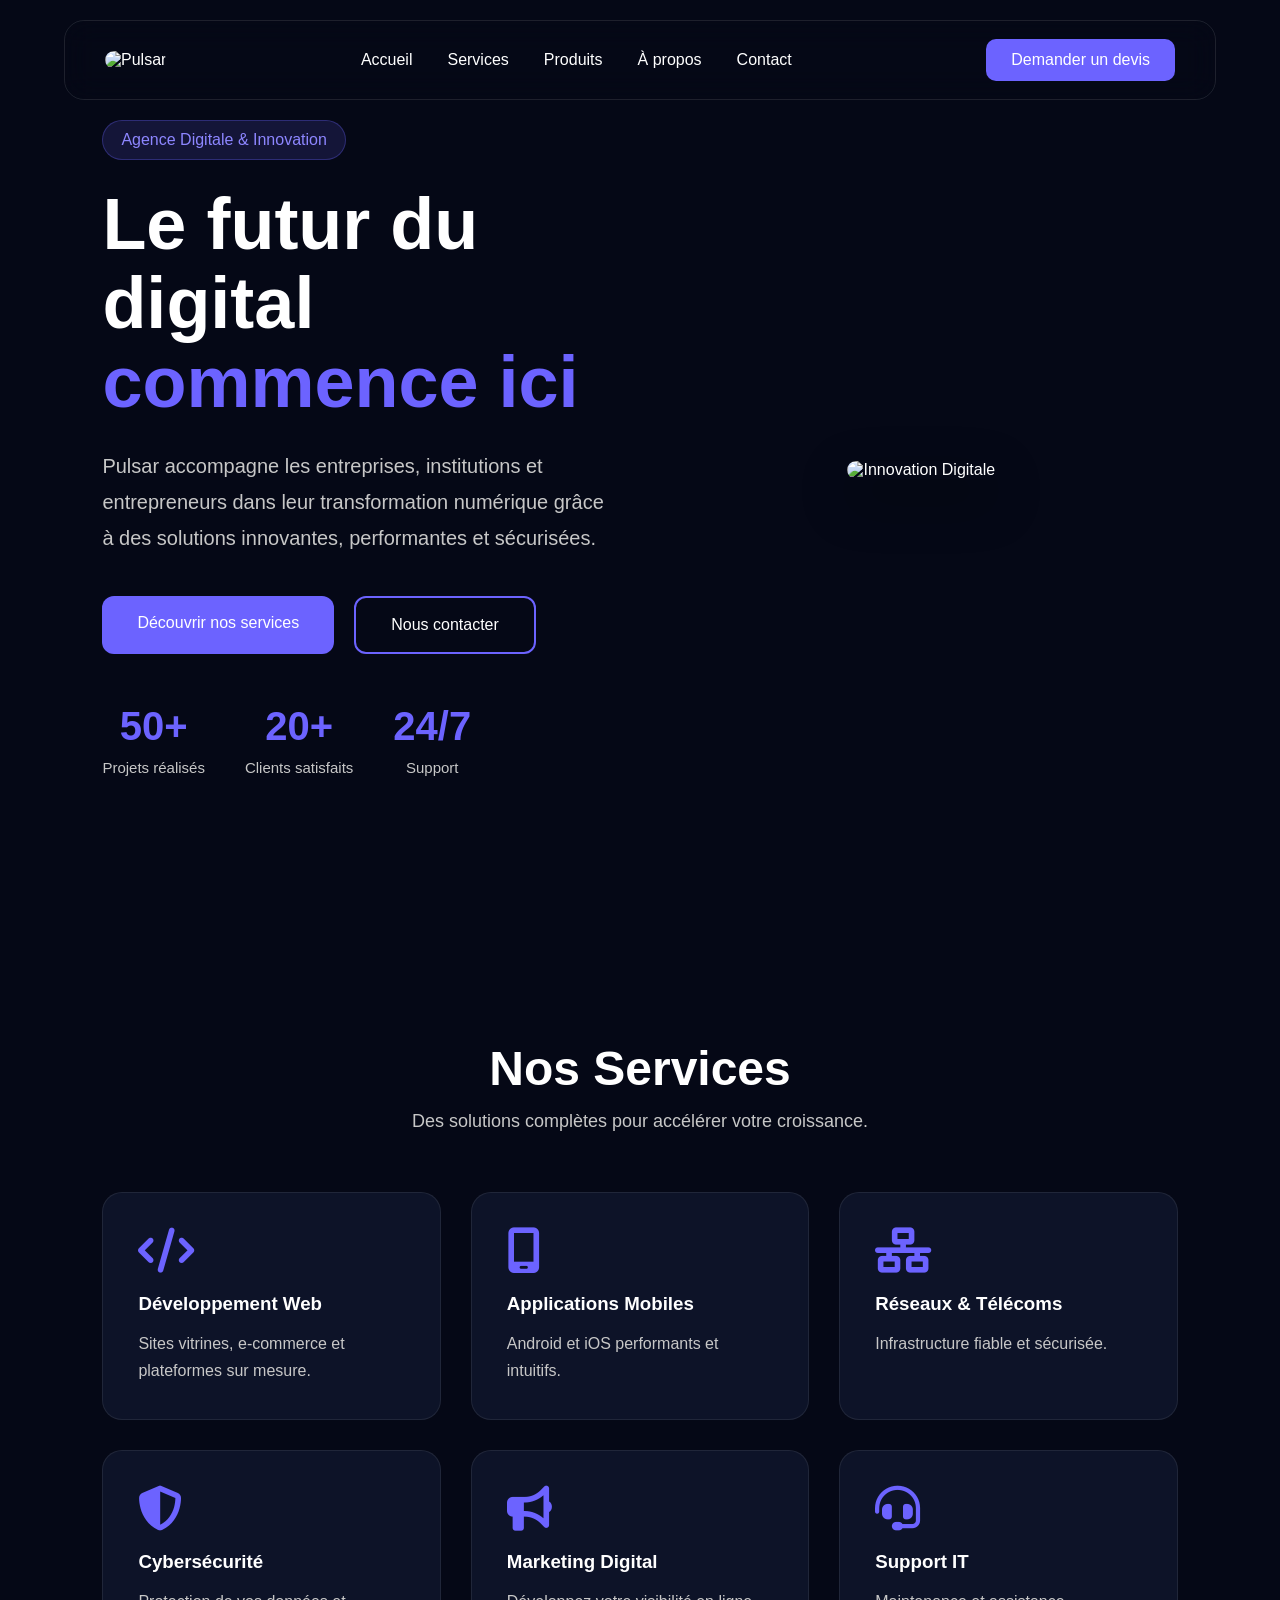
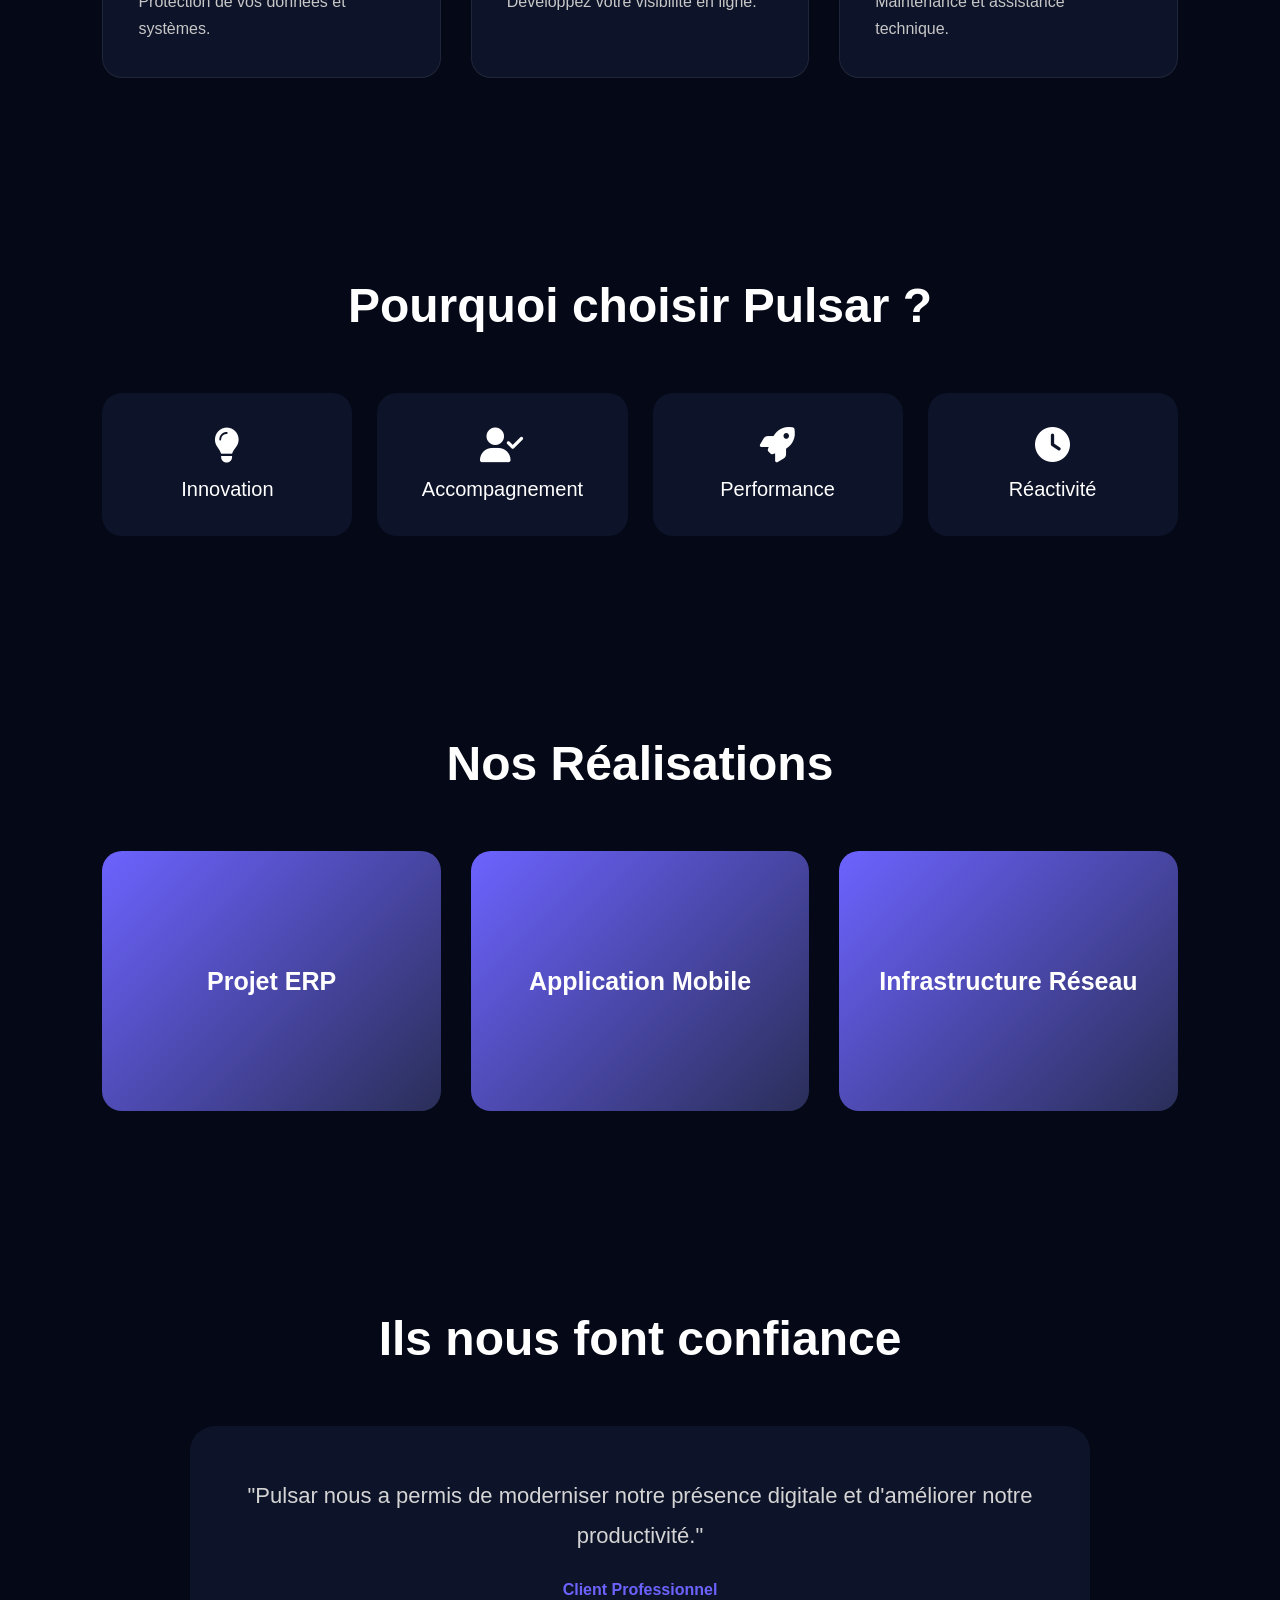
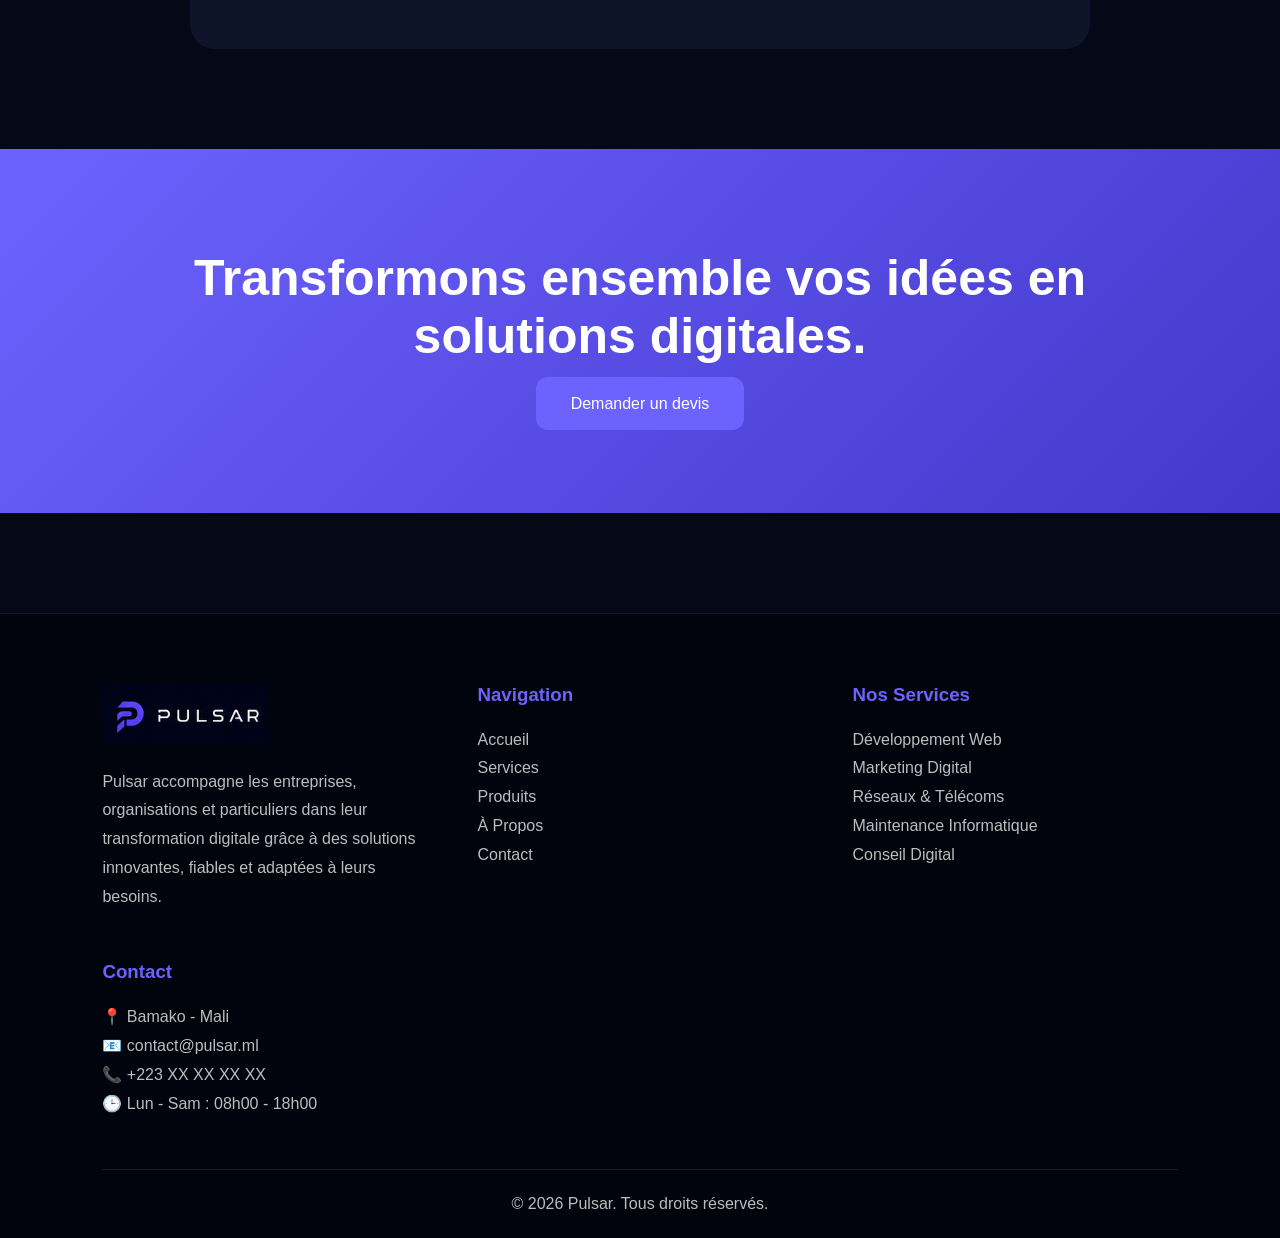
==== index.html @ 7921c467 "Update index.html" ====
<!DOCTYPE html>
<html lang="fr">

<head>
    <meta charset="UTF-8">
    <meta name="viewport" content="width=device-width, initial-scale=1.0">
    <title>Pulsar | Le futur du digital commence ici</title>

    <link rel="stylesheet" href="styles/styler.css">

    <!-- Font Awesome -->
    <link rel="stylesheet"
        href="https://cdnjs.cloudflare.com/ajax/libs/font-awesome/6.7.2/css/all.min.css">
</head>

<body>

    <!-- ===================== -->
    <!-- NAVBAR -->
    <!-- ===================== -->

    <header class="navbar">

        <div class="logo">
            <img src="../SiteVitrinePulsar/images/logo.png" alt="Pulsar">
        </div>

        <nav>

            <ul>

                <li><a href="index.html">Accueil</a></li>

                <li><a href="Pages/services.html">Services</a></li>

                <li><a href="Pages/produits.html">Produits</a></li>

                <li><a href="Pages/apropos.html">À propos</a></li>

                <li><a href="Pages/contact.html">Contact</a></li>

            </ul>

        </nav>

        <nav id="mobile-menu" class="mobile-menu">

            <ul>

                <li><a href="index.html">Accueil</a></li>

                <li><a href="Pages/services.html">Services</a></li>

                <li><a href="Pages/produits.html">Produits</a></li>

                <li><a href="Pages/apropos.html">À propos</a></li>

                <li><a href="Pages/contact.html">Contact</a></li>

            </ul>

        </nav>

        <button class="menu-toggle" id="menu-toggle">
            <span></span>
            <span></span>
            <span></span>
        </button>

        <a href="#" class="btn-nav">Demander un devis</a>

    </header>

    <!-- ===================== -->
    <!-- HERO -->
    <!-- ===================== -->

    <section class="hero">

        <div class="hero-content">

            <span class="badge">
                 Agence Digitale & Innovation
            </span>

            <h1>
                Le futur du digital
                <span>commence ici</span>
            </h1>

            <p>

                Pulsar accompagne les entreprises, institutions
                et entrepreneurs dans leur transformation numérique
                grâce à des solutions innovantes, performantes et sécurisées.

            </p>

            <div class="hero-buttons">

                <a href="services.html" class="btn-primary">

                    Découvrir nos services

                </a>

                <a href="contact.html" class="btn-secondary">

                    Nous contacter

                </a>

            </div>

            <div class="stats">

                <div>

                    <h3>50+</h3>

                    <p>Projets réalisés</p>

                </div>

                <div>

                    <h3>20+</h3>

                    <p>Clients satisfaits</p>

                </div>

                <div>

                    <h3>24/7</h3>

                    <p>Support</p>

                </div>

            </div>

        </div>

        <div class="hero-image">

            <img src="../SiteVitrinePulsar/images/becomeimg.png" alt="Innovation Digitale">

        </div>

    </section>

    <!-- ===================== -->
    <!-- SERVICES -->
    <!-- ===================== -->

    <section class="services">

        <div class="section-header">

            <h2>Nos Services</h2>

            <p>
                Des solutions complètes pour accélérer votre croissance.
            </p>

        </div>

        <div class="services-grid">

            <div class="card">

                <i class="fas fa-code"></i>

                <h3>Développement Web</h3>

                <p>Sites vitrines, e-commerce et plateformes sur mesure.</p>

            </div>

            <div class="card">

                <i class="fas fa-mobile-screen"></i>

                <h3>Applications Mobiles</h3>

                <p>Android et iOS performants et intuitifs.</p>

            </div>

            <div class="card">

                <i class="fas fa-network-wired"></i>

                <h3>Réseaux & Télécoms</h3>

                <p>Infrastructure fiable et sécurisée.</p>

            </div>

            <div class="card">

                <i class="fas fa-shield-halved"></i>

                <h3>Cybersécurité</h3>

                <p>Protection de vos données et systèmes.</p>

            </div>

            <div class="card">

                <i class="fas fa-bullhorn"></i>

                <h3>Marketing Digital</h3>

                <p>Développez votre visibilité en ligne.</p>

            </div>

            <div class="card">

                <i class="fas fa-headset"></i>

                <h3>Support IT</h3>

                <p>Maintenance et assistance technique.</p>

            </div>

        </div>

    </section>

    <!-- ===================== -->
    <!-- POURQUOI NOUS -->
    <!-- ===================== -->

    <section class="why-us">

        <div class="section-header">

            <h2>Pourquoi choisir Pulsar ?</h2>

        </div>

        <div class="why-grid">

            <div class="why-card">
                <i class="fas fa-lightbulb"></i>
                Innovation
            </div>

            <div class="why-card">
                <i class="fas fa-user-check"></i>
                Accompagnement
            </div>

            <div class="why-card">
                <i class="fas fa-rocket"></i>
                Performance
            </div>

            <div class="why-card">
                <i class="fas fa-clock"></i>
                Réactivité
            </div>

        </div>

    </section>

    <!-- ===================== -->
    <!-- PROJETS -->
    <!-- ===================== -->

    <section class="portfolio">

        <div class="section-header">

            <h2>Nos Réalisations</h2>

        </div>

        <div class="portfolio-grid">

            <div class="project">
                Projet ERP
            </div>

            <div class="project">
                Application Mobile
            </div>

            <div class="project">
                Infrastructure Réseau
            </div>

        </div>

    </section>

    <!-- ===================== -->
    <!-- TEMOIGNAGES -->
    <!-- ===================== -->

    <section class="testimonials">

        <div class="section-header">

            <h2>Ils nous font confiance</h2>

        </div>

        <div class="testimonial">

            <p>

                "Pulsar nous a permis de moderniser notre présence
                digitale et d'améliorer notre productivité."

            </p>

            <h4>Client Professionnel</h4>

        </div>

    </section>

    <!-- ===================== -->
    <!-- CTA -->
    <!-- ===================== -->

    <section class="cta">

        <h2>
            Transformons ensemble vos idées en solutions digitales.
        </h2>

        <a href="#" class="btn-primary">

            Demander un devis

        </a>

    </section>


</body>

    <!-- ===================== -->
    <!-- FOOTER -->
    <!-- ===================== -->

    <!-- ===================== -->
    <!-- FOOTER PREMIUM -->
    <!-- ===================== -->

    <footer class="footer">

        <div class="footer-container">

            <!-- Logo & Présentation -->
            <div class="footer-about">

                <img src="../images/logo.png" alt="Pulsar Logo" class="footer-logo">

                <p>
                    Pulsar accompagne les entreprises, organisations et particuliers
                    dans leur transformation digitale grâce à des solutions innovantes,
                    fiables et adaptées à leurs besoins.
                </p>

            </div>

            <!-- Navigation -->
            <div class="footer-links">

                <h3>Navigation</h3>

                <ul>

                    <li><a href="index.html">Accueil</a></li>

                    <li><a href="Pages/services.html">Services</a></li>

                    <li><a href="Pages/produits.html">Produits</a></li>

                    <li><a href="Pages/apropos.html">À Propos</a></li>

                    <li><a href="Pages/contact.html">Contact</a></li>

                </ul>

            </div>

            <!-- Services -->
            <div class="footer-services">

                <h3>Nos Services</h3>

                <ul>

                    <li>Développement Web</li>

                    <li>Marketing Digital</li>

                    <li>Réseaux & Télécoms</li>

                    <li>Maintenance Informatique</li>

                    <li>Conseil Digital</li>

                </ul>

            </div>

            <!-- Contact -->
            <div class="footer-contact">

                <h3>Contact</h3>

                <p>📍 Bamako - Mali</p>

                <p>📧 contact@pulsar.ml</p>

                <p>📞 +223 XX XX XX XX</p>

                <p>🕒 Lun - Sam : 08h00 - 18h00</p>

            </div>

        </div>

        <div class="footer-bottom">

            <p>
                © 2026 Pulsar. Tous droits réservés.
            </p>

        </div>

    </footer>

    <script>
        // Menu Mobile Hamburger
        const menuToggle = document.getElementById('menu-toggle');
        const mobileMenu = document.getElementById('mobile-menu');
        
        menuToggle.addEventListener('click', function() {
            mobileMenu.classList.toggle('active');
            menuToggle.classList.toggle('active');
        });
        
        // Fermer le menu quand un lien est cliqué
        const navLinks = mobileMenu.querySelectorAll('a');
        navLinks.forEach(link => {
            link.addEventListener('click', function() {
                mobileMenu.classList.remove('active');
                menuToggle.classList.remove('active');
            });
        });
    </script>
</html>
---- styles/styler.css ----
/* ========================= */
/* RESET */
/* ========================= */

*{
    margin:0;
    padding:0;
    box-sizing:border-box;
    scroll-behavior:smooth;
}

body{
    font-family:'Segoe UI',sans-serif;
    background:#050816;
    color:white;
    overflow-x:hidden;
}

a{
    text-decoration:none;
}

img{
    max-width:100%;
}

/* ========================= */
/* NAVBAR */
/* ========================= */

.navbar{

    position:fixed;

    top:20px;

    left:50%;

    transform:translateX(-50%);

    width:90%;

    max-width:1400px;

    padding:18px 40px;

    display:flex;

    justify-content:space-between;

    align-items:center;

    backdrop-filter:blur(15px);

    background:rgba(255, 255, 255, 0);

    border:1px solid rgba(255,255,255,0.1);

    border-radius:20px;

    z-index:1000;
}

.logo img{

    height:55px;
    border-radius: 10px;
}

nav ul{

    display:flex;

    list-style:none;

    gap:35px;
}

nav ul li a{

    color:#ffffff;

    font-weight:500;

    transition:.3s;
}

nav ul li a:hover{

    color:#6c63ff;
}

/* ========================= */
/* MENU HAMBURGER MOBILE */
/* ========================= */

.mobile-menu {
    display: none;
}

.menu-toggle {
    display: none;
    flex-direction: column;
    background: none;
    border: none;
    cursor: pointer;
    z-index: 1001;
    padding: 5px;
}

.menu-toggle span {
    width: 25px;
    height: 3px;
    background: white;
    margin: 5px 0;
    transition: 0.3s;
    border-radius: 2px;
}

.menu-toggle.active span:nth-child(1) {
    transform: rotate(45deg) translate(10px, 10px);
}

.menu-toggle.active span:nth-child(2) {
    opacity: 0;
}

.menu-toggle.active span:nth-child(3) {
    transform: rotate(-45deg) translate(7px, -7px);
}

.btn-nav{

    background:#6c63ff;

    color:white;

    padding:12px 25px;

    border-radius:10px;

    transition:.3s;
}

.btn-nav:hover{

    transform:translateY(-3px);

    box-shadow:0 10px 25px rgba(108,99,255,.4);
}

/* ========================= */
/* HERO */
/* ========================= */

.hero{

    min-height:100vh;

    display:flex;

    align-items:center;

    justify-content:space-between;

    padding:120px 8%;

    gap:50px;
}

.hero-content{

    flex:1;
}

.badge{

    display:inline-block;

    padding:10px 18px;

    border-radius:50px;

    background:rgba(108,99,255,.15);

    border:1px solid rgba(108,99,255,.3);

    color:#8d86ff;

    margin-bottom:25px;
}

.hero-content h1{

    font-size:72px;

    line-height:1.1;

    margin-bottom:25px;
}

.hero-content h1 span{

    color:#6c63ff;
}

.hero-content p{

    color:#c7c7c7;

    font-size:20px;

    line-height:1.8;

    max-width:700px;

    margin-bottom:40px;
}

.hero-buttons{

    display:flex;

    gap:20px;

    margin-bottom:50px;
}

.btn-primary{

    background:#6c63ff;

    color:white;

    padding:18px 35px;

    border-radius:12px;

    transition:.3s;
}

.btn-primary:hover{

    transform:translateY(-4px);

    box-shadow:0 15px 30px rgba(108,99,255,.4);
}

.btn-secondary{

    border:2px solid #6c63ff;

    color:white;

    padding:18px 35px;

    border-radius:12px;

    transition:.3s;
}

.btn-secondary:hover{

    background:#6c63ff;
}

/* ========================= */
/* STATS */
/* ========================= */

.stats{

    display:flex;

    gap:40px;

    flex-wrap:wrap;
}

.stats div{

    text-align:center;
}

.stats h3{

    font-size:40px;

    color:#6c63ff;
}

.stats p{

    font-size:15px;

    margin-top:5px;
}

/* ========================= */
/* HERO IMAGE */
/* ========================= */

.hero-image{

    flex:1;

    text-align:center;
}

.hero-image img{

    max-width:100%;

    border-radius:25px;

    box-shadow:0 20px 50px rgba(0,0,0,.4);

    animation:float 4s ease-in-out infinite;
}

@keyframes float{

    0%{
        transform:translateY(0);
    }

    50%{
        transform:translateY(-15px);
    }

    100%{
        transform:translateY(0);
    }
}

/* ========================= */
/* SECTION COMMUNE */
/* ========================= */

section{

    padding:100px 8%;
}

.section-header{

    text-align:center;

    margin-bottom:60px;
}

.section-header h2{

    font-size:48px;

    margin-bottom:15px;
}

.section-header p{

    color:#c7c7c7;

    font-size:18px;
}

/* ========================= */
/* SERVICES */
/* ========================= */

.services-grid{

    display:grid;

    grid-template-columns:repeat(auto-fit,minmax(300px,1fr));

    gap:30px;
}

.card{

    background:#0d1328;

    padding:35px;

    border-radius:20px;

    border:1px solid rgba(255,255,255,.08);

    transition:.4s;
}

.card:hover{

    transform:translateY(-10px);

    border-color:#6c63ff;
}

.card i{

    font-size:45px;

    color:#6c63ff;

    margin-bottom:20px;
}

.card h3{

    margin-bottom:15px;
}

.card p{

    color:#c7c7c7;

    line-height:1.7;
}

/* ========================= */
/* WHY US */
/* ========================= */

.why-grid{

    display:grid;

    grid-template-columns:repeat(auto-fit,minmax(250px,1fr));

    gap:25px;
}

.why-card{

    background:#0d1328;

    padding:35px;

    border-radius:20px;

    text-align:center;

    font-size:20px;

    transition:.3s;
}

.why-card:hover{

    background:#6c63ff;
}

.why-card i{

    display:block;

    margin-bottom:15px;

    font-size:35px;
}

/* ========================= */
/* PORTFOLIO */
/* ========================= */

.portfolio-grid{

    display:grid;

    grid-template-columns:repeat(auto-fit,minmax(320px,1fr));

    gap:30px;
}

.project{

    height:260px;

    background:linear-gradient(
        135deg,
        #6c63ff,
        #2a2e58
    );

    border-radius:20px;

    display:flex;

    justify-content:center;

    align-items:center;

    font-size:25px;

    font-weight:bold;

    transition:.3s;
}

.project:hover{

    transform:scale(1.03);
}

/* ========================= */
/* TEMOIGNAGES */
/* ========================= */

.testimonial{

    max-width:900px;

    margin:auto;

    background:#0d1328;

    padding:50px;

    border-radius:25px;

    text-align:center;
}

.testimonial p{

    font-size:22px;

    line-height:1.8;

    color:#d4d4d4;
}

.testimonial h4{

    margin-top:25px;

    color:#6c63ff;
}

/* ========================= */
/* CTA */
/* ========================= */

.cta{

    text-align:center;

    background:linear-gradient(
        135deg,
        #6c63ff,
        #4338ca
    );
}

.cta h2{

    font-size:50px;

    margin-bottom:30px;
}

/* ========================= */
/* FOOTER */
/* ========================= */

footer{

    background:#02040d;

    padding:70px 8% 30px;
}

.footer-grid{

    display:grid;

    grid-template-columns:repeat(auto-fit,minmax(250px,1fr));

    gap:40px;
}

.footer-grid h3{

    margin-bottom:20px;
}

.footer-grid a{

    display:block;

    color:#bdbdbd;

    margin-bottom:10px;
}

.footer-grid a:hover{

    color:#6c63ff;
}

.footer-grid p{

    color:#bdbdbd;

    line-height:1.8;
}

.copyright{

    margin-top:50px;

    text-align:center;

    color:#888;
}

/* ========================= */
/* FOOTER PREMIUM */
/* ========================= */

.footer{

    background:#02040d;

    margin-top:100px;

    padding:70px 8% 20px;

    border-top:1px solid rgba(255,255,255,.08);
}

.footer-container{

    display:grid;

    grid-template-columns:
    repeat(auto-fit,minmax(250px,1fr));

    gap:50px;
}

.footer-logo{

    height:60px;

    margin-bottom:20px;
}

.footer h3{

    margin-bottom:20px;

    color:#6c63ff;
}

.footer p,
.footer li,
.footer a{

    color:#bdbdbd;

    line-height:1.8;

    transition:.3s;
}

.footer ul{

    list-style:none;
}

.footer a:hover{

    color:#6c63ff;

    padding-left:5px;
}

.footer-about p{

    max-width:320px;
}

.footer-bottom{

    margin-top:50px;

    padding-top:20px;

    text-align:center;

    border-top:1px solid rgba(255,255,255,.08);

    color:#888;
}

/* ========================= */
/* RESPONSIVE */
/* ========================= */

/* TABLETTE LANDSCAPE - 1200px et plus */
@media(max-width:1200px){

    .navbar{
        width:95%;
        padding:15px 25px;
    }

    nav ul{
        gap:25px;
    }

    .hero{
        padding:100px 6%;
        gap:30px;
    }

    .hero-content h1{
        font-size:60px;
    }

    .hero-content p{
        font-size:18px;
    }

    .section-header h2{
        font-size:42px;
    }

    .cta h2{
        font-size:45px;
    }
}

/* TABLETTE - Entre 768px et 991px */
@media(max-width:991px){

    .navbar{
        width:96%;
        padding:12px 20px;
    }

    nav ul{
        gap:15px;
    }

    nav ul li a{
        font-size:14px;
    }

    .hero{
        flex-direction:column;
        text-align:center;
        padding:80px 6%;
        gap:40px;
    }

    .hero-content h1{
        font-size:48px;
    }

    .hero-content p{
        font-size:16px;
    }

    .hero-buttons{
        flex-direction:column;
        align-items:center;
    }

    .hero-image img{
        max-height:400px;
    }

    .stats{
        justify-content:center;
        gap:30px;
    }

    .services-grid{
        grid-template-columns:repeat(2,1fr);
    }

    .why-grid{
        grid-template-columns:repeat(2,1fr);
    }

    .portfolio-grid{
        grid-template-columns:repeat(2,1fr);
    }

    .section-header h2{
        font-size:36px;
    }

    .section-header p{
        font-size:16px;
    }

    .cta h2{
        font-size:40px;
    }

    section{
        padding:80px 6%;
    }
}

/* MOBILE - Entre 481px et 767px */
@media(max-width:767px){

    body{
        font-size:14px;
    }

    .navbar{
        top:10px;
        width:98%;
        padding:10px 15px;
        border-radius:15px;
    }

    .logo img{
        height:45px;
    }

    nav {
        display: none;
    }

    .menu-toggle {
        display: flex;
    }

    .mobile-menu {
        display: none;
        position: absolute;
        top: 70px;
        left: 10px;
        right: 10px;
        background: rgba(13, 19, 40, 0.98);
        border: 1px solid rgba(255,255,255,0.1);
        border-radius: 15px;
        padding: 20px;
        backdrop-filter: blur(15px);
        z-index: 999;
    }

    .mobile-menu.active {
        display: block;
    }

    .mobile-menu ul {
        display: flex;
        flex-direction: column;
        list-style: none;
        gap: 15px;
    }

    .mobile-menu ul li a {
        color: white;
        font-weight: 500;
        transition: 0.3s;
        padding: 10px 15px;
        display: block;
        border-radius: 8px;
    }

    .mobile-menu ul li a:hover {
        color: #6c63ff;
        background: rgba(108,99,255,0.1);
    }

    .btn-nav{
        padding:10px 15px;
        font-size:12px;
    }

    .hero{
        flex-direction:column;
        text-align:center;
        padding:100px 6% 60px;
        gap:30px;
        min-height:auto;
    }

    .hero-content h1{
        font-size:32px;
        line-height:1.2;
    }

    .hero-content p{
        font-size:15px;
        margin-bottom:25px;
    }

    .hero-buttons{
        flex-direction:column;
        gap:12px;
        margin-bottom:30px;
    }

    .btn-primary,
    .btn-secondary{
        padding:14px 25px;
        font-size:14px;
        width:100%;
    }

    .stats{
        flex-direction:column;
        gap:20px;
    }

    .stats h3{
        font-size:32px;
    }

    .stats p{
        font-size:13px;
    }

    .hero-image img{
        max-height:300px;
    }

    .services-grid{
        grid-template-columns:1fr;
    }

    .card{
        padding:25px;
    }

    .card i{
        font-size:35px;
    }

    .why-grid{
        grid-template-columns:1fr;
    }

    .why-card{
        padding:25px;
        font-size:16px;
    }

    .why-card i{
        font-size:28px;
    }

    .portfolio-grid{
        grid-template-columns:1fr;
    }

    .project{
        height:200px;
        font-size:18px;
    }

    .testimonial{
        padding:30px 20px;
    }

    .testimonial p{
        font-size:16px;
    }

    .section-header h2{
        font-size:28px;
        margin-bottom:15px;
    }

    .section-header p{
        font-size:14px;
    }

    .cta h2{
        font-size:28px;
        margin-bottom:20px;
    }

    section{
        padding:60px 6%;
    }

    .footer-grid{
        gap:30px;
    }
}

/* MOBILE PETIT - Moins de 480px */
@media(max-width:480px){

    .navbar{
        padding:8px 12px;
    }

    .logo img{
        height:40px;
    }

    .btn-nav{
        padding:8px 12px;
        font-size:11px;
    }

    .hero{
        padding:80px 4% 50px;
        gap:20px;
    }

    .hero-content h1{
        font-size:26px;
    }

    .hero-content p{
        font-size:14px;
    }

    .btn-primary,
    .btn-secondary{
        padding:12px 20px;
        font-size:13px;
    }

    .stats{
        gap:15px;
    }

    .stats h3{
        font-size:28px;
    }

    .stats div{
        width:100%;
    }

    .badge{
        font-size:12px;
        padding:8px 15px;
    }

    .services-grid{
        gap:15px;
    }

    .card{
        padding:20px;
    }

    .card i{
        font-size:30px;
    }

    .card h3{
        font-size:16px;
    }

    .card p{
        font-size:13px;
    }

    .why-card{
        padding:20px;
        font-size:14px;
    }

    .project{
        height:180px;
        font-size:16px;
    }

    .testimonial{
        padding:20px 15px;
    }

    .testimonial p{
        font-size:14px;
    }

    .testimonial h4{
        font-size:14px;
    }

    section{
        padding:50px 4%;
    }

    .section-header h2{
        font-size:24px;
    }

    .cta h2{
        font-size:24px;
    }
}
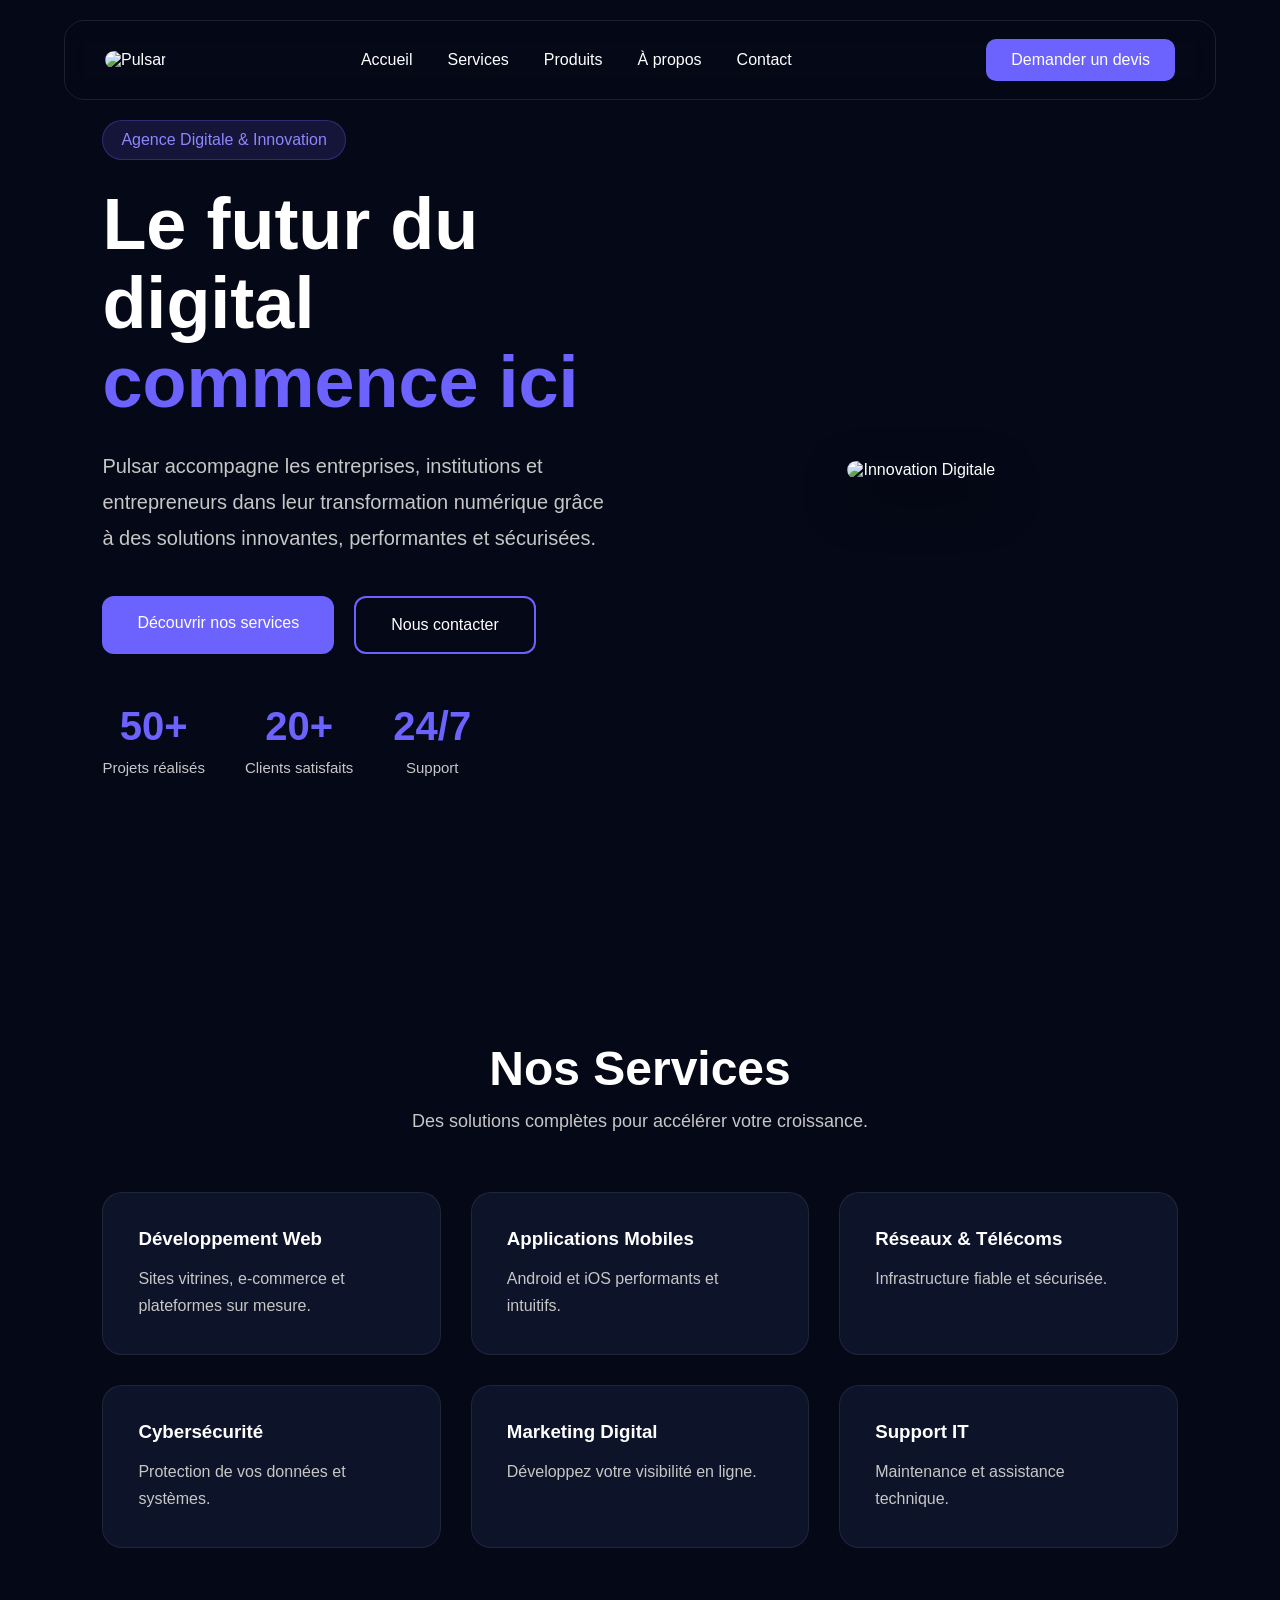
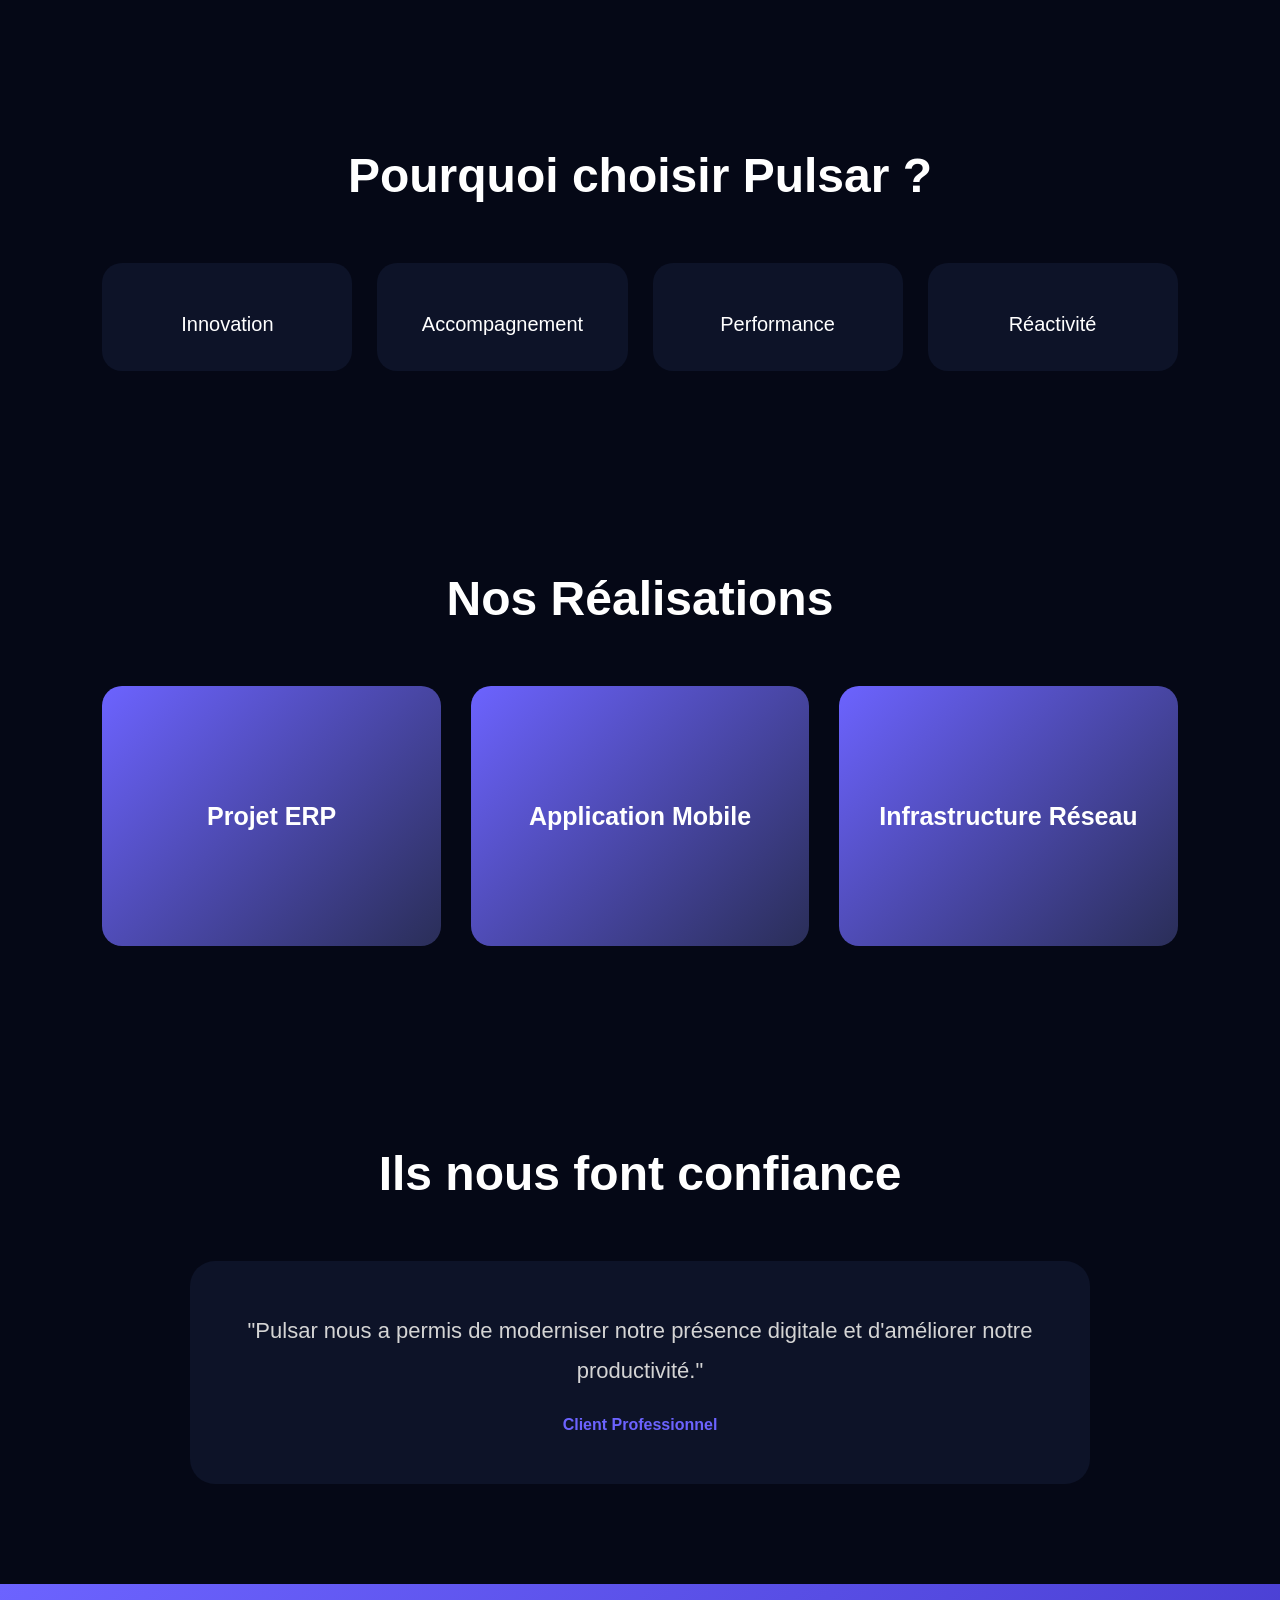
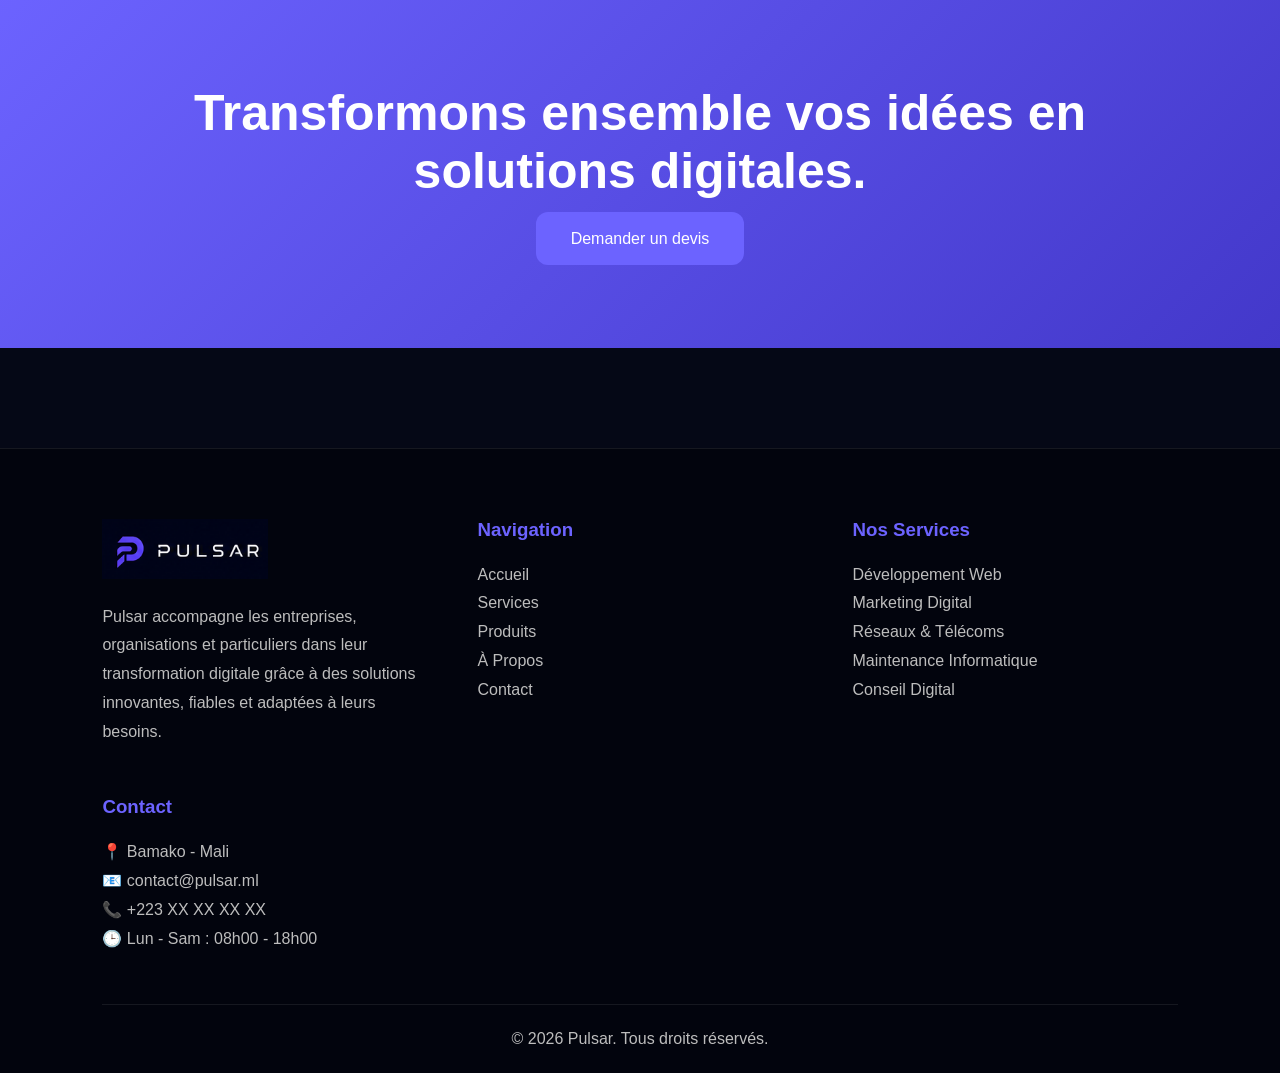
==== commit 262c7138: "Update index.html" ====
--- a/index.html
+++ b/index.html
@@ -6,11 +6,11 @@
     <meta name="viewport" content="width=device-width, initial-scale=1.0">
     <title>Pulsar | Le futur du digital commence ici</title>
 
-    <link rel="stylesheet" href="styles/styler.css">
+    <link rel="stylesheet" href="/styles/styler.css">
 
     <!-- Font Awesome -->
     <link rel="stylesheet"
-        href="https://cdnjs.cloudflare.com/ajax/libs/font-awesome/6.7.2/css/all.min.css">
+        href="https://cdnjs.cloudflare.com/ajax/libs/font-awesome/6.7.2/css/index.min.css">
 </head>
 
 <body>
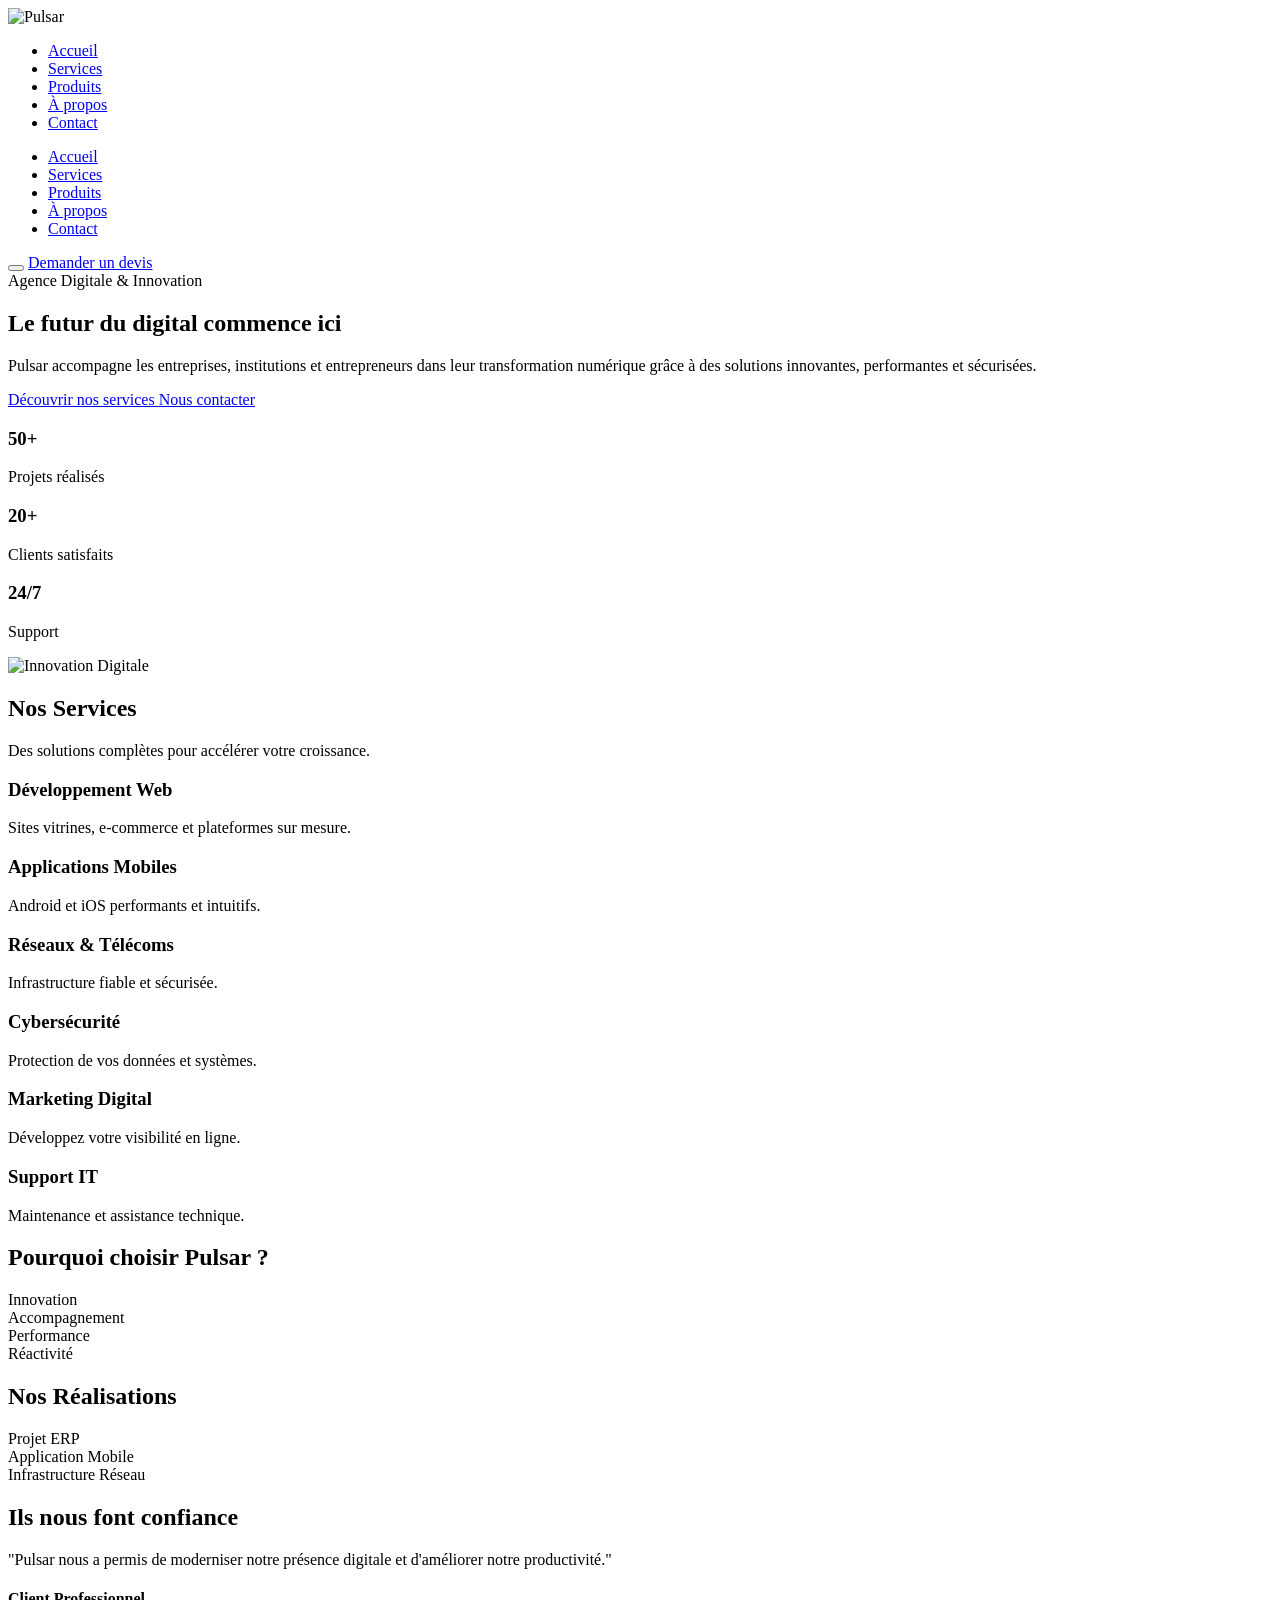
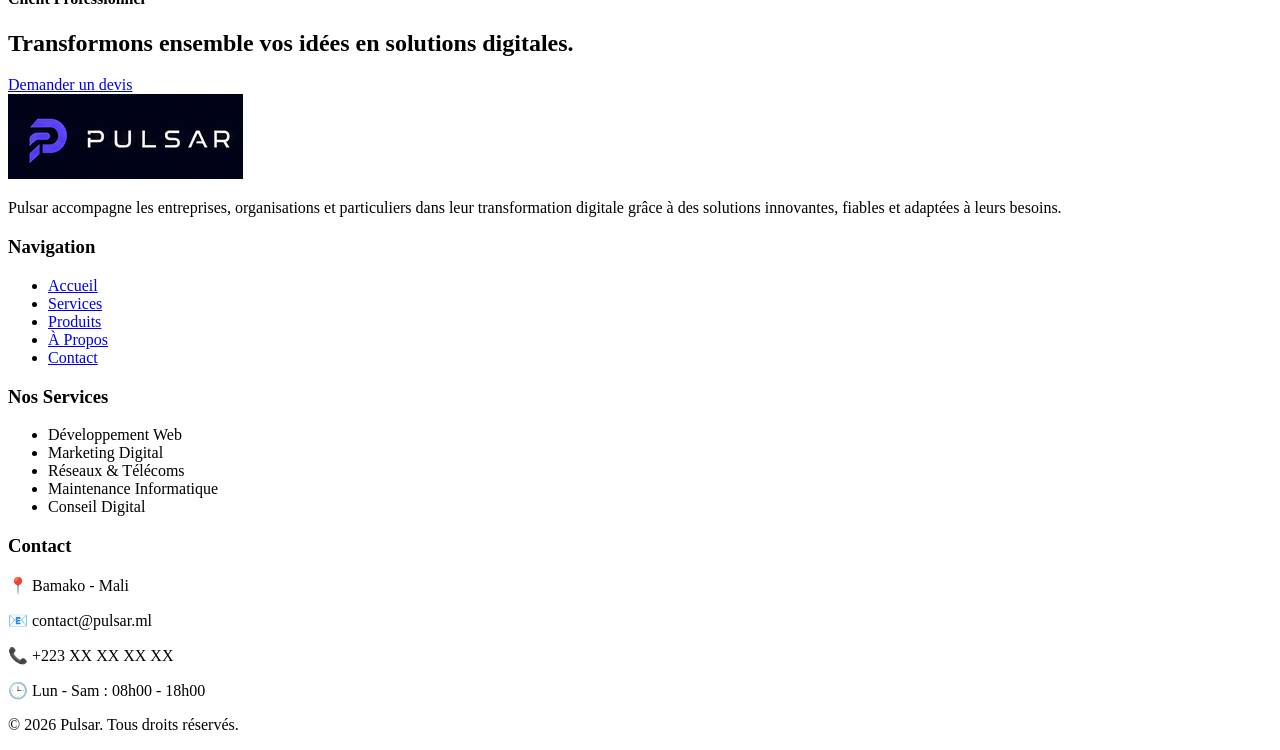
==== commit 53b52471: "Update index.html" ====
--- a/index.html
+++ b/index.html
@@ -6,11 +6,10 @@
     <meta name="viewport" content="width=device-width, initial-scale=1.0">
     <title>Pulsar | Le futur du digital commence ici</title>
 
-    <link rel="stylesheet" href="/styles/styler.css">
+    <link rel="stylesheet" href="../SiteVitrinePulsar/styles/styler.css">
 
     <!-- Font Awesome -->
-    <link rel="stylesheet"
-        href="https://cdnjs.cloudflare.com/ajax/libs/font-awesome/6.7.2/css/index.min.css">
+   
 </head>
 
 <body>
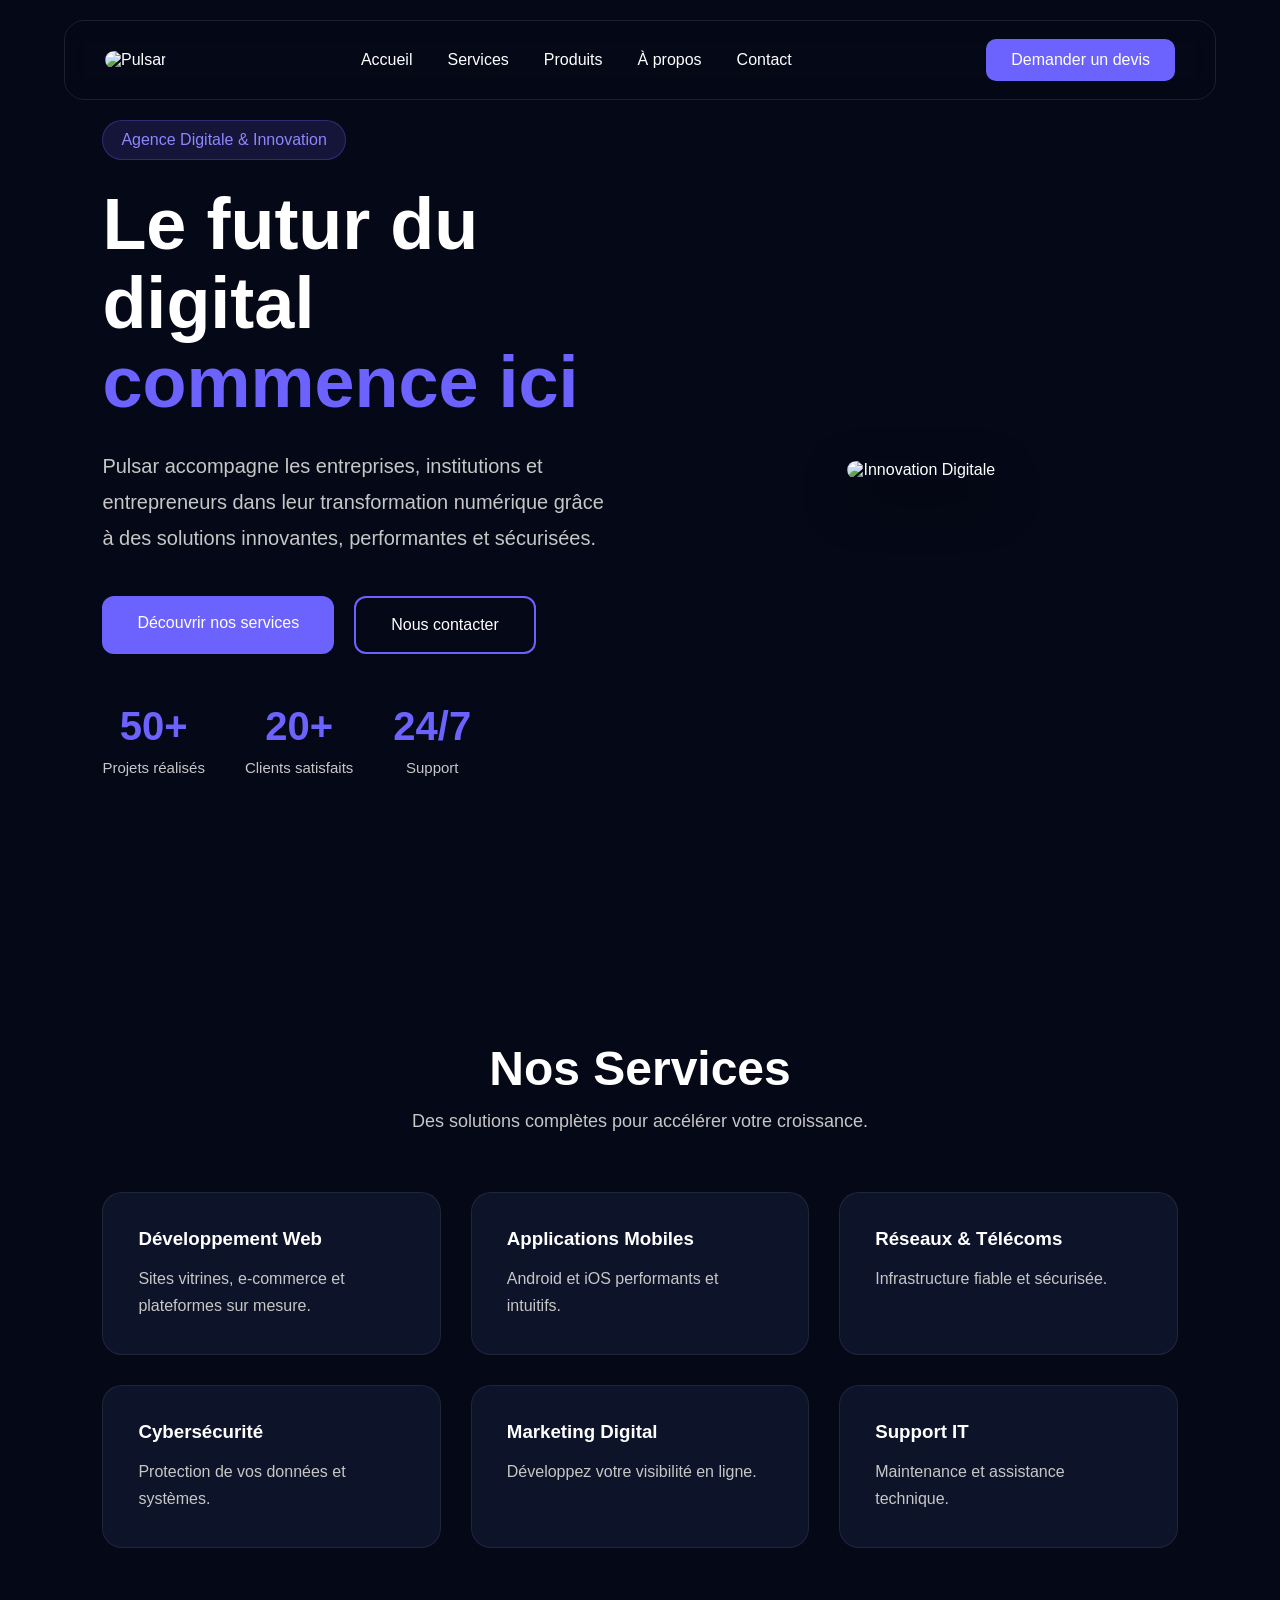
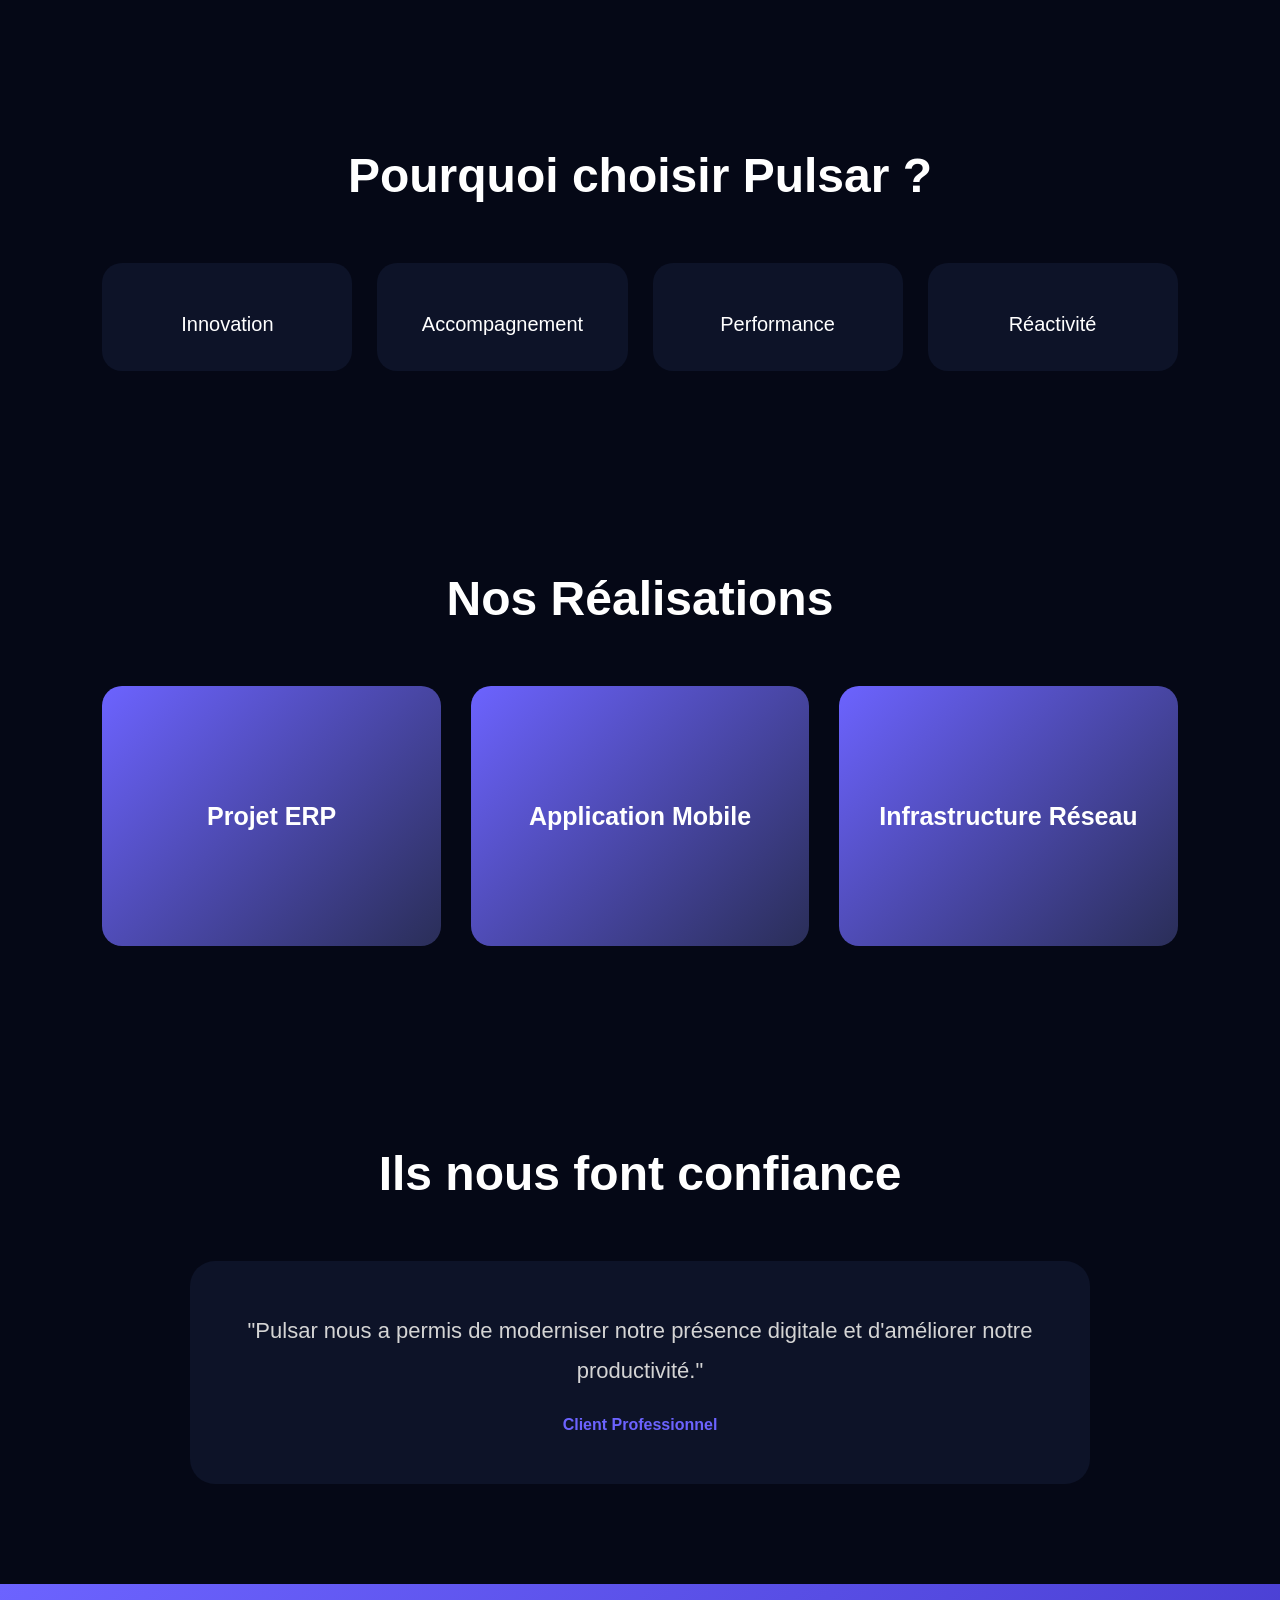
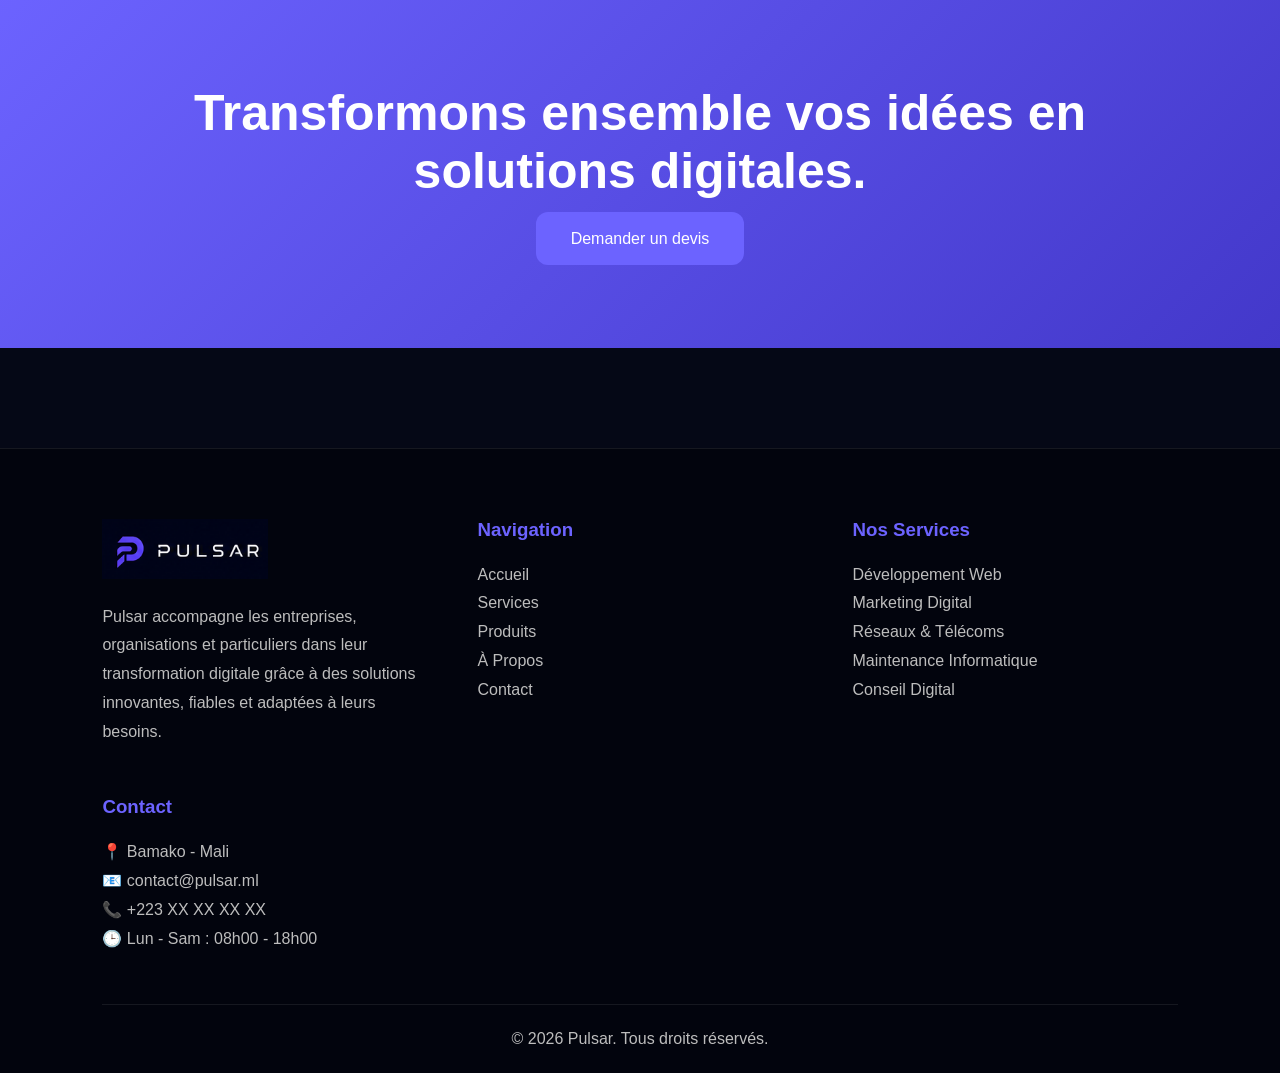
==== commit 9e5a7838: "Update index.html" ====
--- a/index.html
+++ b/index.html
@@ -6,7 +6,7 @@
     <meta name="viewport" content="width=device-width, initial-scale=1.0">
     <title>Pulsar | Le futur du digital commence ici</title>
 
-    <link rel="stylesheet" href="../SiteVitrinePulsar/styles/styler.css">
+    <link rel="stylesheet" href="styles/styler.css">
 
     <!-- Font Awesome -->
    
--- a/styles/styler.css
+++ b/styles/styler.css
@@ -0,0 +1,1097 @@
+/* ========================= */
+/* RESET */
+/* ========================= */
+
+*{
+    margin:0;
+    padding:0;
+    box-sizing:border-box;
+    scroll-behavior:smooth;
+}
+
+body{
+    font-family:'Segoe UI',sans-serif;
+    background:#050816;
+    color:white;
+    overflow-x:hidden;
+}
+
+a{
+    text-decoration:none;
+}
+
+img{
+    max-width:100%;
+}
+
+/* ========================= */
+/* NAVBAR */
+/* ========================= */
+
+.navbar{
+
+    position:fixed;
+
+    top:20px;
+
+    left:50%;
+
+    transform:translateX(-50%);
+
+    width:90%;
+
+    max-width:1400px;
+
+    padding:18px 40px;
+
+    display:flex;
+
+    justify-content:space-between;
+
+    align-items:center;
+
+    backdrop-filter:blur(15px);
+
+    background:rgba(255, 255, 255, 0);
+
+    border:1px solid rgba(255,255,255,0.1);
+
+    border-radius:20px;
+
+    z-index:1000;
+}
+
+.logo img{
+
+    height:55px;
+    border-radius: 10px;
+}
+
+nav ul{
+
+    display:flex;
+
+    list-style:none;
+
+    gap:35px;
+}
+
+nav ul li a{
+
+    color:#ffffff;
+
+    font-weight:500;
+
+    transition:.3s;
+}
+
+nav ul li a:hover{
+
+    color:#6c63ff;
+}
+
+/* ========================= */
+/* MENU HAMBURGER MOBILE */
+/* ========================= */
+
+.mobile-menu {
+    display: none;
+}
+
+.menu-toggle {
+    display: none;
+    flex-direction: column;
+    background: none;
+    border: none;
+    cursor: pointer;
+    z-index: 1001;
+    padding: 5px;
+}
+
+.menu-toggle span {
+    width: 25px;
+    height: 3px;
+    background: white;
+    margin: 5px 0;
+    transition: 0.3s;
+    border-radius: 2px;
+}
+
+.menu-toggle.active span:nth-child(1) {
+    transform: rotate(45deg) translate(10px, 10px);
+}
+
+.menu-toggle.active span:nth-child(2) {
+    opacity: 0;
+}
+
+.menu-toggle.active span:nth-child(3) {
+    transform: rotate(-45deg) translate(7px, -7px);
+}
+
+.btn-nav{
+
+    background:#6c63ff;
+
+    color:white;
+
+    padding:12px 25px;
+
+    border-radius:10px;
+
+    transition:.3s;
+}
+
+.btn-nav:hover{
+
+    transform:translateY(-3px);
+
+    box-shadow:0 10px 25px rgba(108,99,255,.4);
+}
+
+/* ========================= */
+/* HERO */
+/* ========================= */
+
+.hero{
+
+    min-height:100vh;
+
+    display:flex;
+
+    align-items:center;
+
+    justify-content:space-between;
+
+    padding:120px 8%;
+
+    gap:50px;
+}
+
+.hero-content{
+
+    flex:1;
+}
+
+.badge{
+
+    display:inline-block;
+
+    padding:10px 18px;
+
+    border-radius:50px;
+
+    background:rgba(108,99,255,.15);
+
+    border:1px solid rgba(108,99,255,.3);
+
+    color:#8d86ff;
+
+    margin-bottom:25px;
+}
+
+.hero-content h1{
+
+    font-size:72px;
+
+    line-height:1.1;
+
+    margin-bottom:25px;
+}
+
+.hero-content h1 span{
+
+    color:#6c63ff;
+}
+
+.hero-content p{
+
+    color:#c7c7c7;
+
+    font-size:20px;
+
+    line-height:1.8;
+
+    max-width:700px;
+
+    margin-bottom:40px;
+}
+
+.hero-buttons{
+
+    display:flex;
+
+    gap:20px;
+
+    margin-bottom:50px;
+}
+
+.btn-primary{
+
+    background:#6c63ff;
+
+    color:white;
+
+    padding:18px 35px;
+
+    border-radius:12px;
+
+    transition:.3s;
+}
+
+.btn-primary:hover{
+
+    transform:translateY(-4px);
+
+    box-shadow:0 15px 30px rgba(108,99,255,.4);
+}
+
+.btn-secondary{
+
+    border:2px solid #6c63ff;
+
+    color:white;
+
+    padding:18px 35px;
+
+    border-radius:12px;
+
+    transition:.3s;
+}
+
+.btn-secondary:hover{
+
+    background:#6c63ff;
+}
+
+/* ========================= */
+/* STATS */
+/* ========================= */
+
+.stats{
+
+    display:flex;
+
+    gap:40px;
+
+    flex-wrap:wrap;
+}
+
+.stats div{
+
+    text-align:center;
+}
+
+.stats h3{
+
+    font-size:40px;
+
+    color:#6c63ff;
+}
+
+.stats p{
+
+    font-size:15px;
+
+    margin-top:5px;
+}
+
+/* ========================= */
+/* HERO IMAGE */
+/* ========================= */
+
+.hero-image{
+
+    flex:1;
+
+    text-align:center;
+}
+
+.hero-image img{
+
+    max-width:100%;
+
+    border-radius:25px;
+
+    box-shadow:0 20px 50px rgba(0,0,0,.4);
+
+    animation:float 4s ease-in-out infinite;
+}
+
+@keyframes float{
+
+    0%{
+        transform:translateY(0);
+    }
+
+    50%{
+        transform:translateY(-15px);
+    }
+
+    100%{
+        transform:translateY(0);
+    }
+}
+
+/* ========================= */
+/* SECTION COMMUNE */
+/* ========================= */
+
+section{
+
+    padding:100px 8%;
+}
+
+.section-header{
+
+    text-align:center;
+
+    margin-bottom:60px;
+}
+
+.section-header h2{
+
+    font-size:48px;
+
+    margin-bottom:15px;
+}
+
+.section-header p{
+
+    color:#c7c7c7;
+
+    font-size:18px;
+}
+
+/* ========================= */
+/* SERVICES */
+/* ========================= */
+
+.services-grid{
+
+    display:grid;
+
+    grid-template-columns:repeat(auto-fit,minmax(300px,1fr));
+
+    gap:30px;
+}
+
+.card{
+
+    background:#0d1328;
+
+    padding:35px;
+
+    border-radius:20px;
+
+    border:1px solid rgba(255,255,255,.08);
+
+    transition:.4s;
+}
+
+.card:hover{
+
+    transform:translateY(-10px);
+
+    border-color:#6c63ff;
+}
+
+.card i{
+
+    font-size:45px;
+
+    color:#6c63ff;
+
+    margin-bottom:20px;
+}
+
+.card h3{
+
+    margin-bottom:15px;
+}
+
+.card p{
+
+    color:#c7c7c7;
+
+    line-height:1.7;
+}
+
+/* ========================= */
+/* WHY US */
+/* ========================= */
+
+.why-grid{
+
+    display:grid;
+
+    grid-template-columns:repeat(auto-fit,minmax(250px,1fr));
+
+    gap:25px;
+}
+
+.why-card{
+
+    background:#0d1328;
+
+    padding:35px;
+
+    border-radius:20px;
+
+    text-align:center;
+
+    font-size:20px;
+
+    transition:.3s;
+}
+
+.why-card:hover{
+
+    background:#6c63ff;
+}
+
+.why-card i{
+
+    display:block;
+
+    margin-bottom:15px;
+
+    font-size:35px;
+}
+
+/* ========================= */
+/* PORTFOLIO */
+/* ========================= */
+
+.portfolio-grid{
+
+    display:grid;
+
+    grid-template-columns:repeat(auto-fit,minmax(320px,1fr));
+
+    gap:30px;
+}
+
+.project{
+
+    height:260px;
+
+    background:linear-gradient(
+        135deg,
+        #6c63ff,
+        #2a2e58
+    );
+
+    border-radius:20px;
+
+    display:flex;
+
+    justify-content:center;
+
+    align-items:center;
+
+    font-size:25px;
+
+    font-weight:bold;
+
+    transition:.3s;
+}
+
+.project:hover{
+
+    transform:scale(1.03);
+}
+
+/* ========================= */
+/* TEMOIGNAGES */
+/* ========================= */
+
+.testimonial{
+
+    max-width:900px;
+
+    margin:auto;
+
+    background:#0d1328;
+
+    padding:50px;
+
+    border-radius:25px;
+
+    text-align:center;
+}
+
+.testimonial p{
+
+    font-size:22px;
+
+    line-height:1.8;
+
+    color:#d4d4d4;
+}
+
+.testimonial h4{
+
+    margin-top:25px;
+
+    color:#6c63ff;
+}
+
+/* ========================= */
+/* CTA */
+/* ========================= */
+
+.cta{
+
+    text-align:center;
+
+    background:linear-gradient(
+        135deg,
+        #6c63ff,
+        #4338ca
+    );
+}
+
+.cta h2{
+
+    font-size:50px;
+
+    margin-bottom:30px;
+}
+
+/* ========================= */
+/* FOOTER */
+/* ========================= */
+
+footer{
+
+    background:#02040d;
+
+    padding:70px 8% 30px;
+}
+
+.footer-grid{
+
+    display:grid;
+
+    grid-template-columns:repeat(auto-fit,minmax(250px,1fr));
+
+    gap:40px;
+}
+
+.footer-grid h3{
+
+    margin-bottom:20px;
+}
+
+.footer-grid a{
+
+    display:block;
+
+    color:#bdbdbd;
+
+    margin-bottom:10px;
+}
+
+.footer-grid a:hover{
+
+    color:#6c63ff;
+}
+
+.footer-grid p{
+
+    color:#bdbdbd;
+
+    line-height:1.8;
+}
+
+.copyright{
+
+    margin-top:50px;
+
+    text-align:center;
+
+    color:#888;
+}
+
+/* ========================= */
+/* FOOTER PREMIUM */
+/* ========================= */
+
+.footer{
+
+    background:#02040d;
+
+    margin-top:100px;
+
+    padding:70px 8% 20px;
+
+    border-top:1px solid rgba(255,255,255,.08);
+}
+
+.footer-container{
+
+    display:grid;
+
+    grid-template-columns:
+    repeat(auto-fit,minmax(250px,1fr));
+
+    gap:50px;
+}
+
+.footer-logo{
+
+    height:60px;
+
+    margin-bottom:20px;
+}
+
+.footer h3{
+
+    margin-bottom:20px;
+
+    color:#6c63ff;
+}
+
+.footer p,
+.footer li,
+.footer a{
+
+    color:#bdbdbd;
+
+    line-height:1.8;
+
+    transition:.3s;
+}
+
+.footer ul{
+
+    list-style:none;
+}
+
+.footer a:hover{
+
+    color:#6c63ff;
+
+    padding-left:5px;
+}
+
+.footer-about p{
+
+    max-width:320px;
+}
+
+.footer-bottom{
+
+    margin-top:50px;
+
+    padding-top:20px;
+
+    text-align:center;
+
+    border-top:1px solid rgba(255,255,255,.08);
+
+    color:#888;
+}
+
+/* ========================= */
+/* RESPONSIVE */
+/* ========================= */
+
+/* TABLETTE LANDSCAPE - 1200px et plus */
+@media(max-width:1200px){
+
+    .navbar{
+        width:95%;
+        padding:15px 25px;
+    }
+
+    nav ul{
+        gap:25px;
+    }
+
+    .hero{
+        padding:100px 6%;
+        gap:30px;
+    }
+
+    .hero-content h1{
+        font-size:60px;
+    }
+
+    .hero-content p{
+        font-size:18px;
+    }
+
+    .section-header h2{
+        font-size:42px;
+    }
+
+    .cta h2{
+        font-size:45px;
+    }
+}
+
+/* TABLETTE - Entre 768px et 991px */
+@media(max-width:991px){
+
+    .navbar{
+        width:96%;
+        padding:12px 20px;
+    }
+
+    nav ul{
+        gap:15px;
+    }
+
+    nav ul li a{
+        font-size:14px;
+    }
+
+    .hero{
+        flex-direction:column;
+        text-align:center;
+        padding:80px 6%;
+        gap:40px;
+    }
+
+    .hero-content h1{
+        font-size:48px;
+    }
+
+    .hero-content p{
+        font-size:16px;
+    }
+
+    .hero-buttons{
+        flex-direction:column;
+        align-items:center;
+    }
+
+    .hero-image img{
+        max-height:400px;
+    }
+
+    .stats{
+        justify-content:center;
+        gap:30px;
+    }
+
+    .services-grid{
+        grid-template-columns:repeat(2,1fr);
+    }
+
+    .why-grid{
+        grid-template-columns:repeat(2,1fr);
+    }
+
+    .portfolio-grid{
+        grid-template-columns:repeat(2,1fr);
+    }
+
+    .section-header h2{
+        font-size:36px;
+    }
+
+    .section-header p{
+        font-size:16px;
+    }
+
+    .cta h2{
+        font-size:40px;
+    }
+
+    section{
+        padding:80px 6%;
+    }
+}
+
+/* MOBILE - Entre 481px et 767px */
+@media(max-width:767px){
+
+    body{
+        font-size:14px;
+    }
+
+    .navbar{
+        top:10px;
+        width:98%;
+        padding:10px 15px;
+        border-radius:15px;
+    }
+
+    .logo img{
+        height:45px;
+    }
+
+    nav {
+        display: none;
+    }
+
+    .menu-toggle {
+        display: flex;
+    }
+
+    .mobile-menu {
+        display: none;
+        position: absolute;
+        top: 70px;
+        left: 10px;
+        right: 10px;
+        background: rgba(13, 19, 40, 0.98);
+        border: 1px solid rgba(255,255,255,0.1);
+        border-radius: 15px;
+        padding: 20px;
+        backdrop-filter: blur(15px);
+        z-index: 999;
+    }
+
+    .mobile-menu.active {
+        display: block;
+    }
+
+    .mobile-menu ul {
+        display: flex;
+        flex-direction: column;
+        list-style: none;
+        gap: 15px;
+    }
+
+    .mobile-menu ul li a {
+        color: white;
+        font-weight: 500;
+        transition: 0.3s;
+        padding: 10px 15px;
+        display: block;
+        border-radius: 8px;
+    }
+
+    .mobile-menu ul li a:hover {
+        color: #6c63ff;
+        background: rgba(108,99,255,0.1);
+    }
+
+    .btn-nav{
+        padding:10px 15px;
+        font-size:12px;
+    }
+
+    .hero{
+        flex-direction:column;
+        text-align:center;
+        padding:100px 6% 60px;
+        gap:30px;
+        min-height:auto;
+    }
+
+    .hero-content h1{
+        font-size:32px;
+        line-height:1.2;
+    }
+
+    .hero-content p{
+        font-size:15px;
+        margin-bottom:25px;
+    }
+
+    .hero-buttons{
+        flex-direction:column;
+        gap:12px;
+        margin-bottom:30px;
+    }
+
+    .btn-primary,
+    .btn-secondary{
+        padding:14px 25px;
+        font-size:14px;
+        width:100%;
+    }
+
+    .stats{
+        flex-direction:column;
+        gap:20px;
+    }
+
+    .stats h3{
+        font-size:32px;
+    }
+
+    .stats p{
+        font-size:13px;
+    }
+
+    .hero-image img{
+        max-height:300px;
+    }
+
+    .services-grid{
+        grid-template-columns:1fr;
+    }
+
+    .card{
+        padding:25px;
+    }
+
+    .card i{
+        font-size:35px;
+    }
+
+    .why-grid{
+        grid-template-columns:1fr;
+    }
+
+    .why-card{
+        padding:25px;
+        font-size:16px;
+    }
+
+    .why-card i{
+        font-size:28px;
+    }
+
+    .portfolio-grid{
+        grid-template-columns:1fr;
+    }
+
+    .project{
+        height:200px;
+        font-size:18px;
+    }
+
+    .testimonial{
+        padding:30px 20px;
+    }
+
+    .testimonial p{
+        font-size:16px;
+    }
+
+    .section-header h2{
+        font-size:28px;
+        margin-bottom:15px;
+    }
+
+    .section-header p{
+        font-size:14px;
+    }
+
+    .cta h2{
+        font-size:28px;
+        margin-bottom:20px;
+    }
+
+    section{
+        padding:60px 6%;
+    }
+
+    .footer-grid{
+        gap:30px;
+    }
+}
+
+/* MOBILE PETIT - Moins de 480px */
+@media(max-width:480px){
+
+    .navbar{
+        padding:8px 12px;
+    }
+
+    .logo img{
+        height:40px;
+    }
+
+    .btn-nav{
+        padding:8px 12px;
+        font-size:11px;
+    }
+
+    .hero{
+        padding:80px 4% 50px;
+        gap:20px;
+    }
+
+    .hero-content h1{
+        font-size:26px;
+    }
+
+    .hero-content p{
+        font-size:14px;
+    }
+
+    .btn-primary,
+    .btn-secondary{
+        padding:12px 20px;
+        font-size:13px;
+    }
+
+    .stats{
+        gap:15px;
+    }
+
+    .stats h3{
+        font-size:28px;
+    }
+
+    .stats div{
+        width:100%;
+    }
+
+    .badge{
+        font-size:12px;
+        padding:8px 15px;
+    }
+
+    .services-grid{
+        gap:15px;
+    }
+
+    .card{
+        padding:20px;
+    }
+
+    .card i{
+        font-size:30px;
+    }
+
+    .card h3{
+        font-size:16px;
+    }
+
+    .card p{
+        font-size:13px;
+    }
+
+    .why-card{
+        padding:20px;
+        font-size:14px;
+    }
+
+    .project{
+        height:180px;
+        font-size:16px;
+    }
+
+    .testimonial{
+        padding:20px 15px;
+    }
+
+    .testimonial p{
+        font-size:14px;
+    }
+
+    .testimonial h4{
+        font-size:14px;
+    }
+
+    section{
+        padding:50px 4%;
+    }
+
+    .section-header h2{
+        font-size:24px;
+    }
+
+    .cta h2{
+        font-size:24px;
+    }
+}
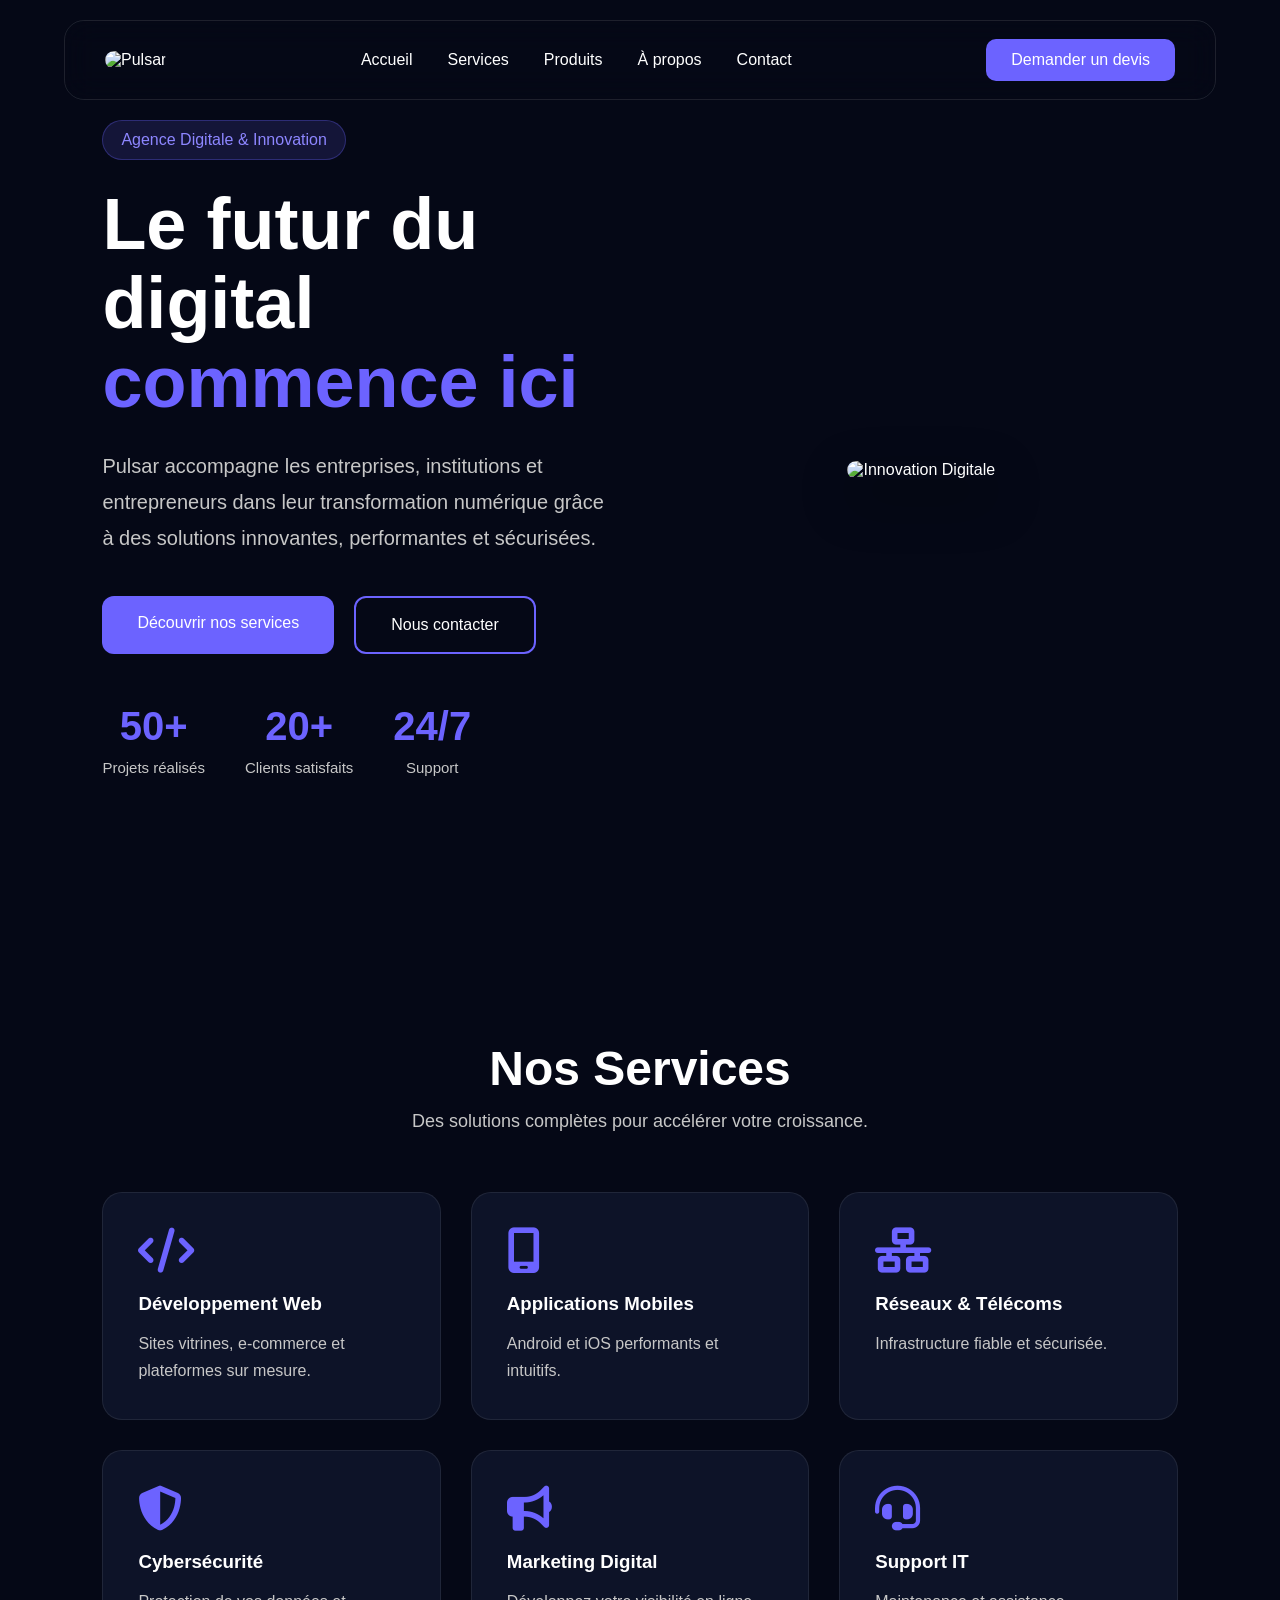
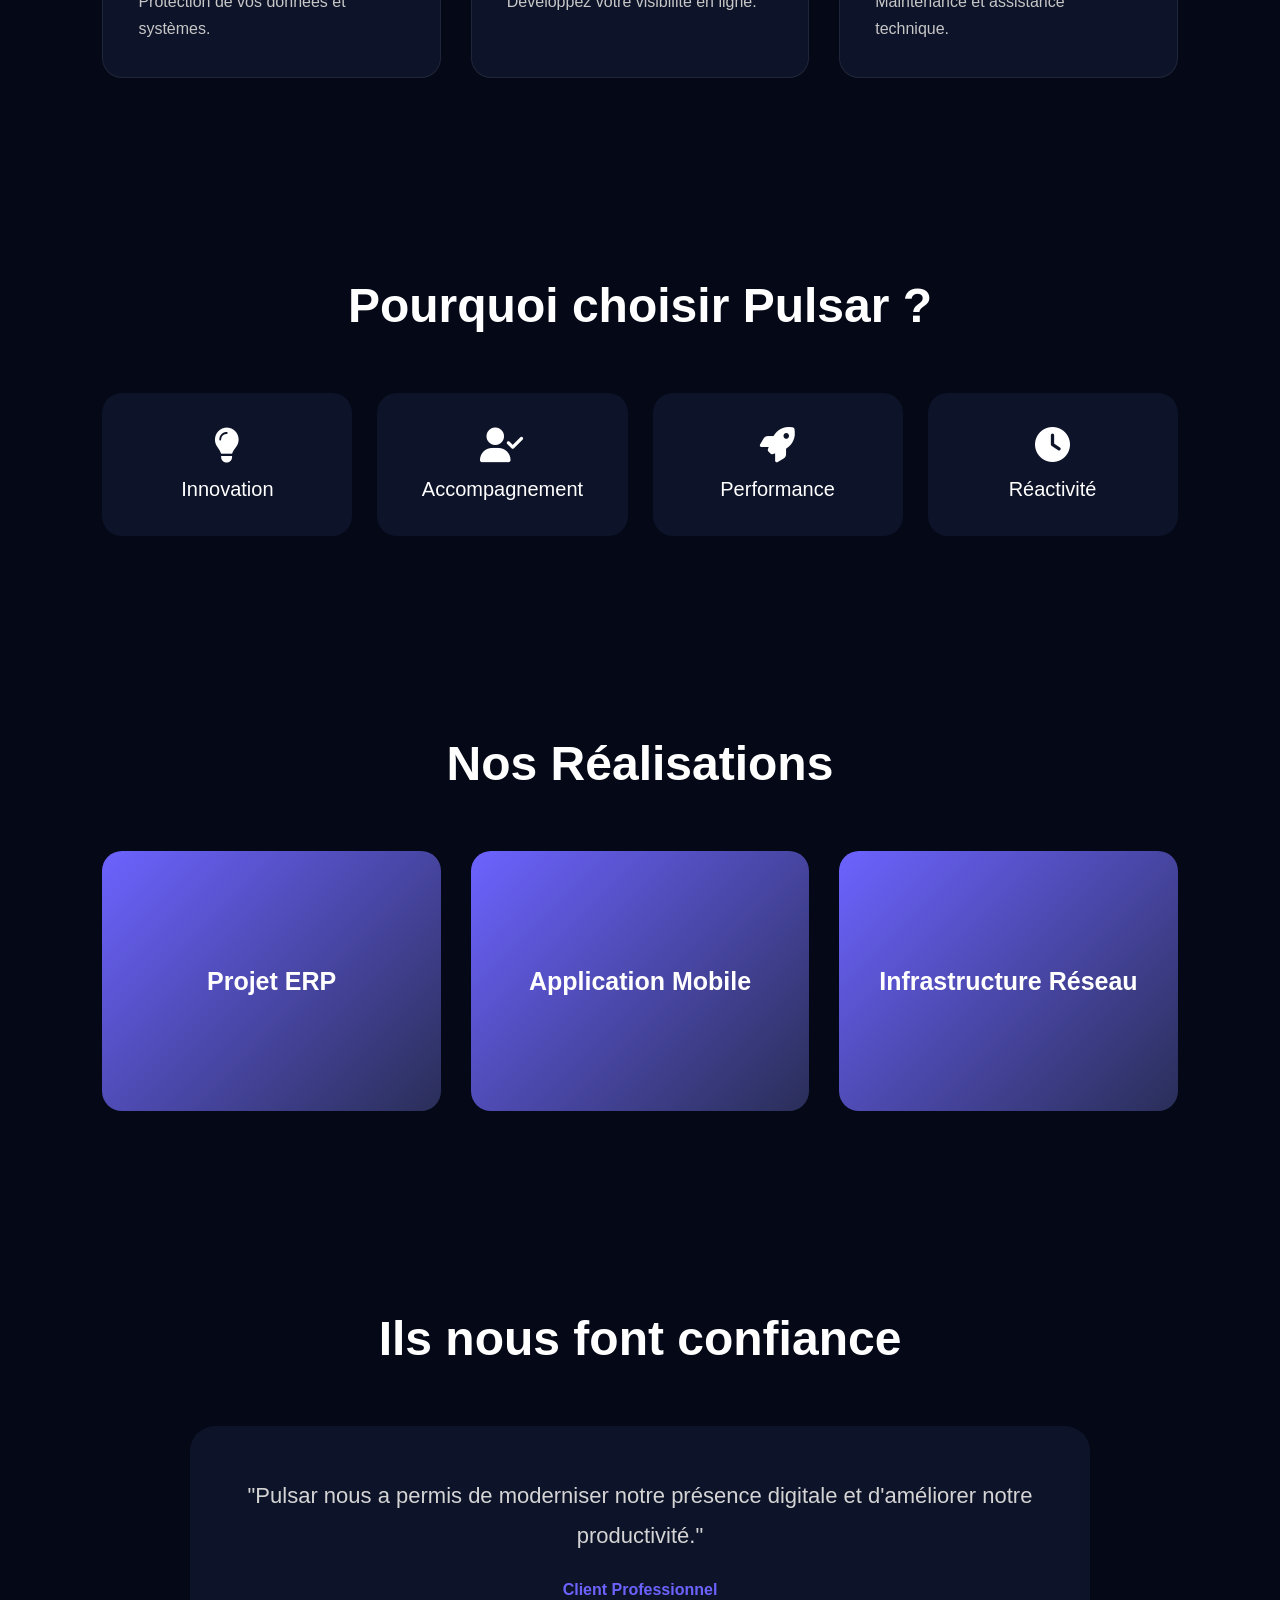
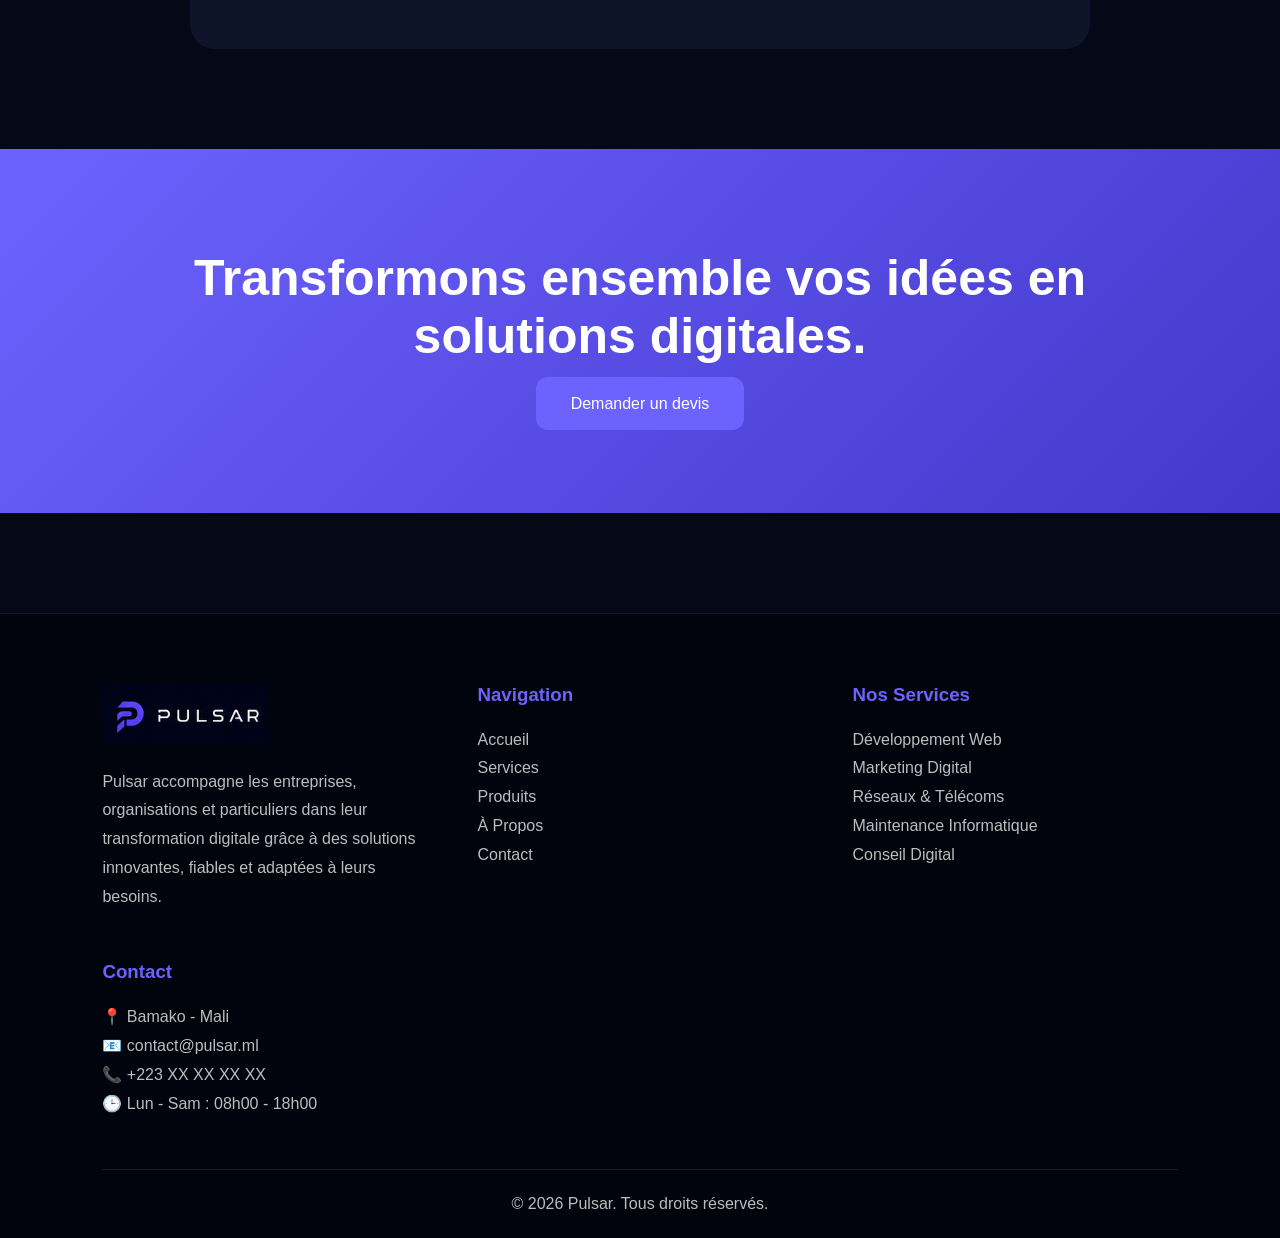
==== commit 05511585: "Update index.html" ====
--- a/index.html
+++ b/index.html
@@ -9,6 +9,8 @@
     <link rel="stylesheet" href="styles/styler.css">
 
     <!-- Font Awesome -->
+    <link rel="stylesheet"
+        href="https://cdnjs.cloudflare.com/ajax/libs/font-awesome/6.7.2/css/all.min.css">
    
 </head>
 
